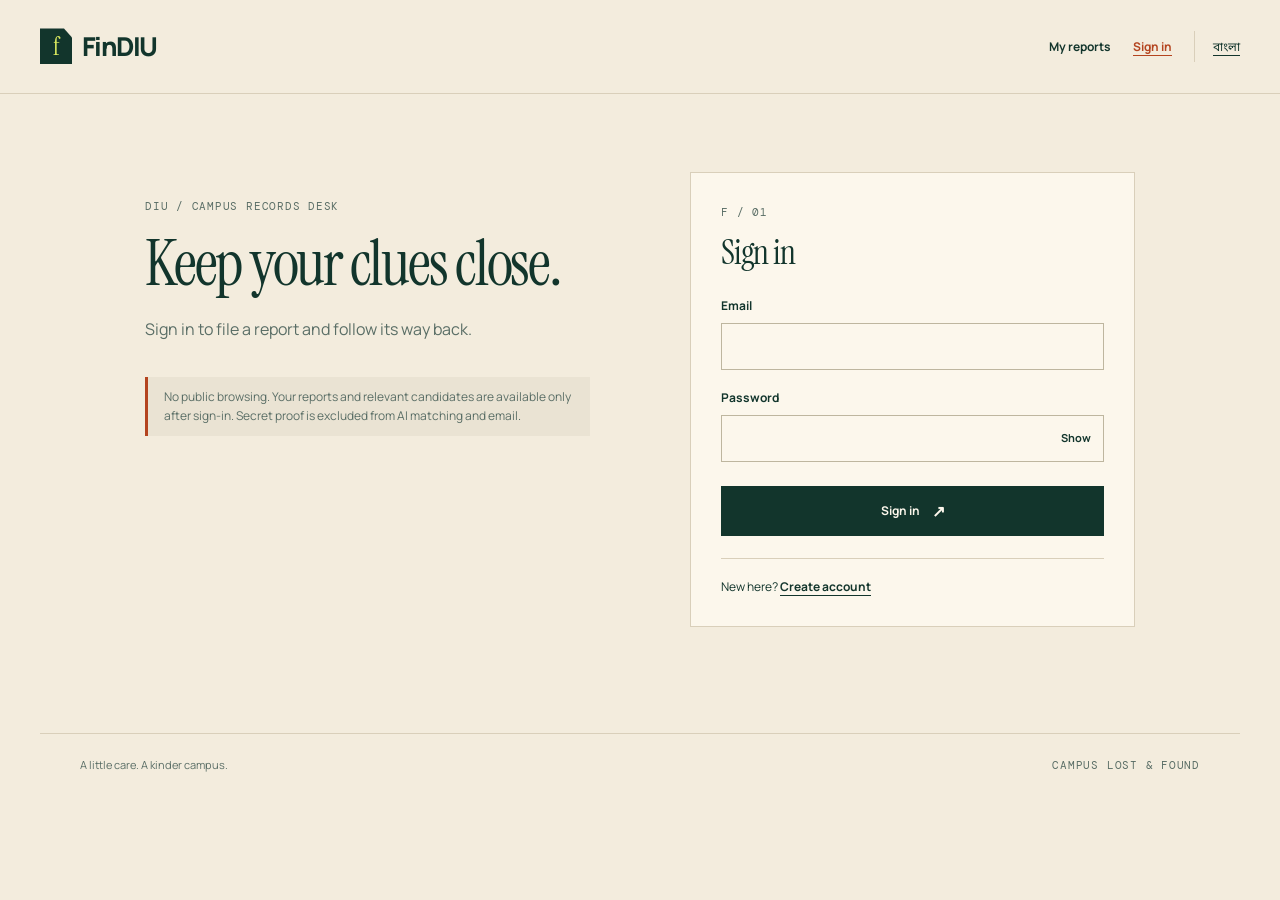
==== frontend/admin.html @ 38f91a96 "Initial FinDIU implementation" ====
<!doctype html>
<html lang="bn"><head><meta charset="utf-8"><meta name="viewport" content="width=device-width,initial-scale=1"><title>FinDIU | Review desk</title><link rel="stylesheet" href="style.css"><script defer src="js/config.js"></script><script defer src="js/i18n.js"></script><script defer src="js/api.js"></script><script defer src="js/session.js"></script><script defer src="js/admin.js"></script></head>
<body data-page="admin"><header class="topbar" data-shell></header><main id="main" class="page"><div class="page-heading"><div><p class="eyebrow" data-i18n="admin"></p><h1 data-i18n="admin_title"></h1><p class="lede" data-i18n="admin_intro"></p></div><span class="stamp">FIN / DIU</span></div><p class="form-error" data-flash role="alert"></p><div class="counters" data-counters></div><section aria-labelledby="queue-heading"><div class="section-head"><h2 id="queue-heading" data-i18n="claim_queue"></h2></div><div class="toolbar"><div class="tabs" data-tabs></div></div><div data-claims></div><div class="pagination"><button type="button" class="button button-light small" data-prev data-i18n="previous"></button><span data-page-info></span><button type="button" class="button button-light small" data-next data-i18n="next"></button></div></section><section aria-labelledby="work-heading"><div class="section-head"><h2 id="work-heading" data-i18n="failed_work"></h2><button type="button" class="text-button" data-refresh-work data-i18n="retry"></button></div><div data-failed-work></div><div class="pagination"><button type="button" class="text-button" data-more-work data-i18n="load_more" hidden></button></div></section></main><footer class="footer" data-footer></footer></body></html>
---- frontend/style.css ----
@import url('https://fonts.googleapis.com/css2?family=DM+Mono:wght@400;500&family=Instrument+Serif:ital@0;1&family=Manrope:wght@400;500;600;700;800&family=Noto+Sans+Bengali:wght@400;500;600;700&family=Tiro+Bangla:ital@0;1&display=swap');

/* 01. Paper, ink and type */
:root{--bg-primary:#F3ECDD;--bg-secondary:#FCF7EC;--surface:#FCF7EC;--ink:#12352C;--accent:#B4441F;--lime:#D9E85F;--muted:#5A6E66;--line:#D9CFBA;--display:'Instrument Serif','Tiro Bangla',serif;--body:'Manrope','Noto Sans Bengali',sans-serif;--mono:'DM Mono','Noto Sans Bengali',monospace}
*{box-sizing:border-box}body{margin:0;background:var(--bg-primary);color:var(--ink);font:14px/1.65 var(--body)}html{scroll-behavior:smooth}html[lang=bn]{--display:'Tiro Bangla',serif;--body:'Noto Sans Bengali',sans-serif}a{color:inherit;text-underline-offset:4px}button,input,select,textarea{font:inherit;color:inherit}button,a,input,textarea,select{-webkit-tap-highlight-color:transparent}button{cursor:pointer}button:disabled{cursor:wait;opacity:.55}a,button{transition:background .16s,color .16s,transform .16s}a:hover{color:var(--accent)}:focus-visible{outline:2px solid var(--accent);outline-offset:4px}h1,h2,h3,p,figure{margin:0}h1,h2{font-family:var(--display);font-weight:400;line-height:1.08;letter-spacing:-.035em}h1{font-size:clamp(40px,5vw,66px)}h2{font-size:34px}h3{font-size:17px;line-height:1.4}p+p{margin-top:12px}img{display:block;max-width:100%}[hidden]{display:none!important}.muted,.hint{color:var(--muted)}.hint{font-size:12px;line-height:1.6}.eyebrow,.meta,.badge,.stamp{font-family:var(--mono);font-size:11px;letter-spacing:.07em;text-transform:uppercase}.eyebrow{color:var(--muted);margin-bottom:14px}.lede{font-size:16px;color:var(--muted);max-width:590px;margin-top:18px}.skip{position:absolute;top:-80px;left:16px;background:var(--lime);padding:12px;z-index:10}.skip:focus{top:10px}

/* 02. Shared desk shell */
.topbar{max-width:1280px;margin:auto;min-height:94px;padding:20px 40px;display:flex;align-items:center;justify-content:space-between;gap:20px;border-bottom:1px solid var(--line)}.brand{text-decoration:none;font-weight:800;font-size:26px;letter-spacing:-.06em;display:flex;align-items:center;gap:10px}.brand-mark{background:var(--ink);color:var(--lime);width:32px;height:36px;display:grid;place-items:center;font:24px var(--display);clip-path:polygon(0 0,75% 0,100% 25%,100% 100%,0 100%)}nav{display:flex;align-items:center;gap:22px;flex-wrap:wrap}nav a{font-size:12px;text-decoration:none;font-weight:700}nav a[aria-current=page]{text-decoration:underline;color:var(--accent)}.locale,.text-button{border:0;background:transparent;padding:6px 0;text-decoration:underline;text-underline-offset:4px;font-size:12px}.locale{border-left:1px solid var(--line);padding-left:18px}.page{max-width:1200px;margin:auto;padding:44px 40px 72px}.page-heading{display:flex;justify-content:space-between;align-items:flex-end;gap:24px;margin-bottom:30px}.page-heading h1{max-width:770px}.page-heading .lede{font-size:14px;margin-top:12px}.button{border:1px solid var(--ink);background:var(--ink);color:var(--surface);padding:12px 20px;display:inline-flex;align-items:center;justify-content:center;gap:12px;text-decoration:none;font-size:12px;font-weight:700;line-height:1.5}.button:after{content:'↗';font-size:16px}.button:hover{background:#264D40;color:var(--surface);transform:translateY(-1px)}.button-light{background:transparent;color:var(--ink)}.button-light:hover{background:var(--line);color:var(--ink)}.button-lime{background:var(--lime);color:var(--ink);border-color:var(--lime)}.button-lime:hover{background:#CEDC54;color:var(--ink)}.button-stamp{background:var(--accent);border-color:var(--accent)}.small{padding:8px 14px}.actions{display:flex;gap:12px;align-items:center;flex-wrap:wrap}.footer{max-width:1200px;padding:22px 40px;margin:auto;border-top:1px solid var(--line);display:flex;justify-content:space-between;gap:16px;font-size:11px;color:var(--muted)}.desk-note{border-left:3px solid var(--accent);padding:10px 16px;background:#EAE3D3;color:var(--muted);font-size:12px}.section-head{display:flex;align-items:center;justify-content:space-between;gap:20px;margin:32px 0 18px}.section-head h2{font-size:32px}

/* 03. Home and illustrative claim slip */
.hero{display:grid;grid-template-columns:1.05fr 1fr;gap:70px;align-items:center;padding:40px 0 60px}.hero h1{font-size:clamp(58px,6.5vw,88px);max-width:530px}.hero .actions{margin-top:28px}.hero .hint{margin-top:22px;max-width:390px}.ticket{background:var(--surface);border:1px solid var(--line);box-shadow:5px 7px 0 #12352C0B;position:relative}.ticket-top{display:flex;align-items:center;justify-content:space-between;padding:16px 22px;border-bottom:1px solid var(--line);gap:14px}.ticket-top .eyebrow{margin:0}.ticket-body{padding:24px}.ticket-body h2{font-size:37px;margin:16px 0}.perforation{border-top:2px dashed var(--line);padding:18px 24px;display:flex;justify-content:space-between;align-items:center;gap:20px;position:relative}.perforation:before,.perforation:after{content:'';width:18px;height:18px;background:var(--bg-primary);border:1px solid var(--line);border-radius:50%;position:absolute;top:-10px}.perforation:before{left:-10px;border-left-color:transparent}.perforation:after{right:-10px;border-right-color:transparent}.stamp{color:var(--accent);border:2px solid var(--accent);padding:8px 13px;transform:rotate(-7deg);text-align:center;line-height:1.2;white-space:nowrap}.stamp strong{font-size:34px;letter-spacing:-.07em;display:block}.stamp span{font-size:9px}.example-photos{display:grid;grid-template-columns:1fr 1fr;gap:14px}.example-photo{height:150px;background:#E6E9D9;display:grid;place-items:center;border:1px solid #D5DDC9;position:relative;overflow:hidden}.example-photo:nth-child(2){background:#EAE0CA;transform:rotate(3deg)}.bottle{width:44px;height:103px;border:2px solid #1F5263;background:#38788B;border-radius:12px 12px 17px 17px;position:relative;transform:rotate(-13deg);box-shadow:8px 10px 0 #12352C13}.bottle:before{content:'';position:absolute;width:29px;height:17px;background:var(--ink);top:-16px;left:5px;border-radius:4px 4px 0 0}.bottle:after{content:'✦';position:absolute;color:#F8EABD;font-size:30px;top:20px;left:8px}.example-photo:nth-child(2) .bottle{transform:rotate(16deg)}.photo-caption{display:block;padding:8px 0 0;font-family:var(--mono);font-size:10px;color:var(--muted)}.clue{display:inline-block;font-size:10px;border:1px solid var(--line);padding:4px 8px;margin:4px 4px 0 0;color:var(--muted)}.method{display:grid;grid-template-columns:1fr 2fr;gap:60px;border-top:1px solid var(--ink);padding-top:28px}.method-steps{display:flex;flex-direction:column}.method-step{display:grid;grid-template-columns:40px 1fr;gap:18px;padding:20px 0;border-bottom:1px solid var(--line)}.method-step:first-child{padding-top:0}.method-step .number{font:20px var(--display);color:var(--accent)}.method-step p{color:var(--muted);font-size:12px;margin-top:6px}.privacy-band{margin-top:42px;padding:24px 30px;background:var(--ink);color:var(--surface);display:grid;grid-template-columns:1fr 2fr;gap:60px}.privacy-band h2{font-size:30px}.privacy-band p{font-size:12px;color:#D8DFCF}

/* 04. Forms and auth */
.auth-layout{display:grid;grid-template-columns:1fr 1fr;gap:100px;max-width:990px;margin:34px auto}.auth-aside{padding-top:25px}.auth-aside h1{font-size:64px}.auth-aside .desk-note{margin-top:34px}.form-panel{background:var(--surface);padding:30px;border:1px solid var(--line)}.form-panel h2{margin-bottom:24px}.field{display:flex;flex-direction:column;gap:7px;font-size:12px;font-weight:700;min-width:0}.field+.field{margin-top:18px}.field .hint{font-weight:400}.field input,.field select,.field textarea{width:100%;border:1px solid #BEB69F;background:transparent;padding:11px 12px;border-radius:0;min-height:44px;font-weight:400;font-size:14px}.field textarea{resize:vertical;min-height:108px}.field input:focus,.field textarea:focus,.field select:focus{outline:2px solid var(--ink);outline-offset:1px;background:#FFFBEF}.field [aria-invalid=true]{border-color:var(--accent)}.field-error{color:var(--accent);font-size:12px;font-weight:500}.password-wrap{display:flex;border:1px solid #BEB69F}.password-wrap input{border:0}.password-wrap button{border:0;padding:0 12px;background:transparent;font-size:11px}.form-panel .button[type=submit]{width:100%;margin-top:24px}.form-end{border-top:1px solid var(--line);padding-top:18px;margin-top:22px;font-size:12px}.form-end a{font-weight:700}.form-error{color:var(--accent);font-size:13px;margin:14px 0;white-space:pre-line}.form-error:empty{display:none}.report-layout{display:grid;grid-template-columns:minmax(0,2.3fr) minmax(220px,1fr);gap:30px}.report-form{min-width:0}.report-form fieldset{border:1px solid var(--line);background:var(--surface);padding:22px 26px 26px;margin:0 0 20px;min-width:0}.report-form legend{font:12px var(--mono);background:var(--ink);color:var(--surface);padding:5px 10px;letter-spacing:.03em}.form-grid{display:grid;grid-template-columns:1fr 1fr;gap:18px}.form-grid .field+.field{margin:0}.full{grid-column:1/-1}.report-aside .ticket{position:sticky;top:24px}.report-aside .ticket-body h2{font-size:30px}.date-shortcuts{display:flex;gap:16px}.upload-zone{border:1px dashed #9B9F86;padding:18px;background:#F1F0DF;position:relative}.upload-zone input{padding:8px 0;border:0;font-size:12px}.upload-zone input::file-selector-button{border:1px solid var(--ink);background:transparent;color:var(--ink);padding:8px 12px;margin-right:12px;cursor:pointer}.upload-preview{height:170px;width:100%;object-fit:contain;background:#E8E3D4;margin:12px 0}.check-field{display:flex;gap:12px;align-items:flex-start;font-size:12px;margin:18px 0}.check-field input{accent-color:var(--ink);width:18px;height:18px;flex-shrink:0;margin:2px 0}.form-submit{display:flex;justify-content:space-between;align-items:center;gap:15px}.form-submit .hint{max-width:330px}

/* 05. Records and claim lifecycle */
.counters{display:grid;grid-template-columns:repeat(4,1fr);border-top:1px solid var(--ink);border-bottom:1px solid var(--line);margin:28px 0}.counter{padding:16px 22px;border-right:1px solid var(--line)}.counter:first-child{padding-left:0}.counter:last-child{border-right:0}.counter strong{font:36px var(--display);display:block;font-variant-numeric:tabular-nums}.counter span{font-size:11px;color:var(--muted)}.toolbar{display:flex;justify-content:space-between;gap:20px;align-items:center;margin:24px 0}.tabs{display:flex;flex-wrap:wrap;gap:6px}.tab{border:1px solid transparent;background:transparent;padding:8px 11px;font-size:12px;white-space:nowrap}.tab[aria-pressed=true]{background:var(--ink);color:var(--surface)}.tab:hover{border-color:var(--ink)}.search-field{max-width:270px}.search-field input{border:0;border-bottom:1px solid var(--ink);padding:9px 0;background:transparent;width:100%;font-size:12px}.records{display:grid;grid-template-columns:repeat(3,minmax(0,1fr));gap:20px}.report-card{background:var(--surface);border:1px solid var(--line);min-width:0;display:flex;flex-direction:column}.card-media{height:158px;background:#E8E4D6;display:grid;place-items:center;overflow:hidden;position:relative}.card-media img{width:100%;height:100%;object-fit:cover}.placeholder{height:100%;width:100%;display:flex;flex-direction:column;align-items:center;justify-content:center;gap:10px;color:#6B7867;background:repeating-linear-gradient(0deg,transparent,transparent 24px,#12352C06 24px,#12352C06 25px)}.placeholder:before{content:'⌑';font:46px var(--display);line-height:1}.placeholder span{font:9px var(--mono);letter-spacing:.1em}.card-body{padding:18px;display:flex;flex-direction:column;gap:11px;flex:1}.card-top{display:flex;justify-content:space-between;gap:8px;flex-wrap:wrap}.badge{font-size:9px;letter-spacing:.03em;padding:3px 7px;border:1px solid var(--line);width:fit-content}.badge--active,.badge--approved{background:var(--lime);border-color:var(--lime)}.badge--reserved,.badge--pending{color:var(--accent);border-color:#D6AB8A}.badge--returned{background:var(--ink);color:var(--surface);border-color:var(--ink)}.card-meta{font-size:11px;color:var(--muted);line-height:1.7}.card-foot{border-top:1px solid var(--line);padding-top:12px;display:flex;justify-content:space-between;align-items:center;gap:8px;flex-wrap:wrap;margin-top:auto}.card-foot a{font-size:11px;font-weight:700}.analysis{font-size:10px;color:var(--muted)}.row-actions{display:flex;gap:14px;align-items:center;flex-wrap:wrap}.row-actions a,.row-actions button{font-size:11px}.empty{border:1px dashed #B9B19B;padding:40px 24px;text-align:center;background:#F8F2E5;grid-column:1/-1}.empty h2{font-size:30px}.empty p{max-width:500px;margin:12px auto 18px;color:var(--muted);font-size:13px}.claim-list{border-top:1px solid var(--ink)}.claim-lifecycle{padding:18px 0;border-bottom:1px solid var(--line);display:grid;grid-template-columns:1fr auto;gap:10px}.claim-lifecycle h3{font-size:14px}.claim-lifecycle p{font-size:12px;color:var(--muted)}.claim-lifecycle .note{grid-column:1/-1;border-left:2px solid var(--line);padding-left:12px}.pagination{display:flex;justify-content:center;align-items:center;gap:18px;margin-top:24px}.pagination span{font-size:11px;color:var(--muted)}

/* 06. Comparison tickets and review desk */
.match-layout{display:grid;grid-template-columns:minmax(0,1.7fr) minmax(260px,1fr);gap:30px;align-items:start}.comparison-pair{display:grid;grid-template-columns:1fr 1fr;gap:20px}.comparison-item{min-width:0}.comparison-item .card-media{height:205px;border:1px solid var(--line)}.comparison-item h3{margin-top:12px}.comparison-item .eyebrow{margin:0 0 10px;font-size:10px}.comparison-item p{font-size:12px;color:var(--muted);margin-top:8px;overflow-wrap:anywhere}.score-summary{display:flex;justify-content:space-between;align-items:center;gap:20px}.score-summary .threshold{font-size:11px;color:var(--muted)}.evidence{margin-top:25px;border-top:1px solid var(--line);padding-top:22px}.evidence h3{margin-bottom:16px;font-size:13px}.evidence-row{display:grid;grid-template-columns:105px 1fr 40px;align-items:center;gap:12px;margin:14px 0;font-size:11px}.evidence-row small{display:block;color:var(--muted);font-size:9px}.bar{height:8px;background:#E6DFCF;overflow:hidden}.bar span{height:100%;display:block;background:var(--ink)}.evidence-row:nth-child(3) .bar span{background:var(--accent)}.evidence-row:nth-child(4) .bar span{background:#89963E}.clue-stamps{margin-top:20px}.clue-stamps .hint{margin-bottom:6px}.match-side .form-panel{padding:24px}.match-side h2{font-size:30px;margin-bottom:14px}.more-candidates{margin-top:24px}.candidate-row{display:flex;justify-content:space-between;gap:14px;border-top:1px solid var(--line);padding:13px 0;font-size:12px;text-decoration:none}.candidate-row[aria-current=true]{color:var(--accent)}.review-card{border:1px solid var(--line);background:var(--surface);margin-bottom:22px}.review-head{padding:20px 24px;border-bottom:1px solid var(--line);display:flex;justify-content:space-between;align-items:center;gap:20px}.review-head h2{font-size:26px;margin-top:7px}.review-head .muted{font-size:12px}.review-body{padding:24px}.review-body .comparison-item .card-media{height:155px}.answer-block{margin:20px 0;border-top:1px solid var(--line);padding-top:18px;font-size:13px;overflow-wrap:anywhere}.answer-block .eyebrow{margin-bottom:8px}.private-details{border:1px dashed var(--accent);padding:14px 18px;margin:18px 0}.private-details summary{cursor:pointer;font-size:12px;color:var(--accent);font-weight:700}.private-details p{font-size:12px;margin-top:12px;white-space:pre-wrap}.private-details .eyebrow{display:block;margin:12px 0 4px}.work-row{border-bottom:1px solid var(--line);padding:16px 0;display:flex;justify-content:space-between;gap:20px;align-items:center}.work-row h3{font-size:14px}.work-row p{font-size:11px;color:var(--muted)}

/* The saved score stays primary; the audit ledger opens on demand. */
.evidence-head{display:flex;justify-content:space-between;align-items:center;gap:12px;flex-wrap:wrap}.evidence-head h3{margin:0}.evidence>.hint{margin-top:10px}.badge--local{background:var(--lime);border-color:var(--lime)}.badge--hybrid{color:var(--accent);border-color:var(--accent)}.shared-clues{margin-top:20px}.shared-clues .clue-stamps{margin-top:8px;display:flex;flex-wrap:wrap;gap:6px}.shared-clues .clue{max-width:100%;white-space:normal;overflow-wrap:anywhere}.signal-details{border-top:1px solid var(--line);margin-top:20px;padding-top:14px}.signal-details summary{font-size:12px;font-weight:700;cursor:pointer;width:fit-content;padding:4px 0}.signal-details summary:hover{color:var(--accent)}.signal-group{margin-top:20px}.signal-group h4{margin:0 0 10px;color:var(--muted);font-weight:500}.signal-list{margin:0}.signal-list>div{display:grid;grid-template-columns:minmax(0,1fr) 64px;gap:14px;padding:9px 0;border-bottom:1px solid var(--line);font-size:11px}.signal-list dt{min-width:0}.signal-list small{display:block;color:var(--muted);font-size:9px}.signal-list dd{margin:0;text-align:right;font-family:var(--mono);font-variant-numeric:tabular-nums}.signal-details>.hint{margin-top:14px}

/* 07. Feedback, native dialogs and responsive integrity */
.skeleton{min-height:200px;background:linear-gradient(100deg,#E5DECE 20%,#F8F2E5 45%,#E5DECE 70%);background-size:200% 100%;animation:paper-loading 1.4s ease-in-out infinite;border:1px solid var(--line)}@keyframes paper-loading{to{background-position:-200% 0}}.toast{position:fixed;bottom:24px;left:50%;transform:translateX(-50%);padding:14px 22px;background:var(--ink);color:var(--surface);font-size:13px;z-index:20;max-width:calc(100% - 32px);width:max-content;box-shadow:3px 3px 0 #12352C20}.toast:empty{display:none}dialog{border:1px solid var(--ink);background:var(--surface);color:var(--ink);padding:30px;max-width:440px;width:calc(100% - 32px);box-shadow:7px 7px 0 #12352C20}dialog::backdrop{background:#12352C65}dialog h2{font-size:30px;margin-bottom:16px}dialog .actions{justify-content:flex-end;margin-top:24px}dialog p{font-size:14px}.status-line{font-size:12px;color:var(--muted);margin:14px 0}.status-line:empty{display:none}.result-count{font:11px var(--mono);color:var(--muted)}
@media(min-width:1450px){.page{padding-top:56px}.hero{padding-top:56px}}
@media(max-width:950px){.topbar{padding:20px 26px}.page{padding:32px 26px 55px}.hero{gap:35px}.hero h1{font-size:65px}.auth-layout{gap:45px}.auth-aside h1{font-size:54px}.records{grid-template-columns:repeat(2,minmax(0,1fr))}.report-layout{grid-template-columns:minmax(0,1fr) 240px;gap:20px}.match-layout{gap:20px;grid-template-columns:minmax(0,1.4fr) minmax(250px,1fr)}.comparison-pair{gap:12px}.ticket-body{padding:18px}.toolbar{align-items:flex-start}.tabs{gap:2px}.tab{padding:8px}.privacy-band,.method{gap:30px}.footer{padding:20px 26px}}
@media(max-width:700px){.topbar{min-height:78px;padding:16px 20px;align-items:flex-start;gap:16px}.brand{font-size:23px}.brand-mark{width:28px;height:32px}nav{gap:10px 14px;justify-content:flex-end}nav a{font-size:10px}nav .nav-report{display:none}.locale{padding-left:10px;font-size:11px}.page{padding:30px 20px 50px}.page-heading{align-items:flex-start;gap:18px;flex-direction:column;margin-bottom:24px}.page-heading h1{font-size:43px}.eyebrow{font-size:10px}.hero{grid-template-columns:1fr;padding:8px 0 40px;gap:34px}.hero h1{font-size:65px;max-width:450px}.hero .lede{font-size:14px}.hero .actions{gap:9px}.hero .button{padding:12px 16px}.hero .hint{font-size:11px;margin-top:16px}.example-ticket{max-width:460px;width:100%;margin:auto}.ticket-top{padding:14px 18px}.ticket-top .eyebrow{font-size:9px}.ticket-body{padding:20px}.example-photo{height:140px}.method{grid-template-columns:1fr;gap:26px}.method h2{font-size:40px}.privacy-band{grid-template-columns:1fr;gap:16px;padding:24px}.auth-layout{grid-template-columns:1fr;gap:28px;margin:0}.auth-aside{padding:0}.auth-aside h1{font-size:48px}.auth-aside .desk-note{margin-top:20px}.form-panel{padding:24px}.report-layout{grid-template-columns:1fr}.report-aside{grid-row:1}.report-aside .ticket-body{padding:18px}.report-aside .ticket-body h2{font-size:26px;margin:0 0 8px}.report-aside .ticket-top{display:none}.report-aside .perforation{padding:12px 18px}.report-form fieldset{padding:20px 18px}.form-grid{gap:16px}.form-grid .full{grid-column:1/-1}.form-grid>.field{grid-column:1/-1}.form-submit{align-items:stretch;flex-direction:column}.form-submit .button{width:100%}.counters{margin:20px 0}.counter{padding:12px 10px}.counter strong{font-size:30px}.counter span{font-size:9px}.toolbar{flex-direction:column;gap:14px}.tabs{width:100%;gap:2px}.tab{padding:8px 10px;font-size:11px}.search-field{max-width:none;width:100%}.records{grid-template-columns:1fr;gap:18px}.report-card{display:grid;grid-template-columns:108px minmax(0,1fr)}.card-media{height:100%;min-height:190px}.card-body{padding:14px}.card-top{gap:4px}.card-body h3{font-size:15px}.card-meta{font-size:10px}.placeholder span{font-size:7px;letter-spacing:0}.card-foot{gap:7px}.badge{font-size:8px}.match-layout{grid-template-columns:1fr}.comparison-item .card-media{height:160px;min-height:0}.comparison-item h3{font-size:14px}.comparison-item p{font-size:11px}.comparison-item .eyebrow{font-size:9px}.score-summary{gap:12px}.perforation{padding:16px 20px}.stamp strong{font-size:29px}.review-head{padding:18px;align-items:flex-start}.review-head h2{font-size:25px}.review-body{padding:18px}.review-body .comparison-item .card-media{height:130px}.review-head .stamp{padding:6px}.review-head .stamp strong{font-size:24px}.claim-lifecycle{grid-template-columns:1fr}.claim-lifecycle .badge{font-size:10px}.footer{padding:20px;flex-direction:column;gap:6px}.section-head h2{font-size:30px}.evidence-row{grid-template-columns:95px 1fr 35px;gap:8px}.work-row{align-items:flex-start}.button{font-size:12px}.review-body .row-actions .button{flex:1}}
@media(prefers-reduced-motion:reduce){*{scroll-behavior:auto!important;animation:none!important;transition:none!important}}
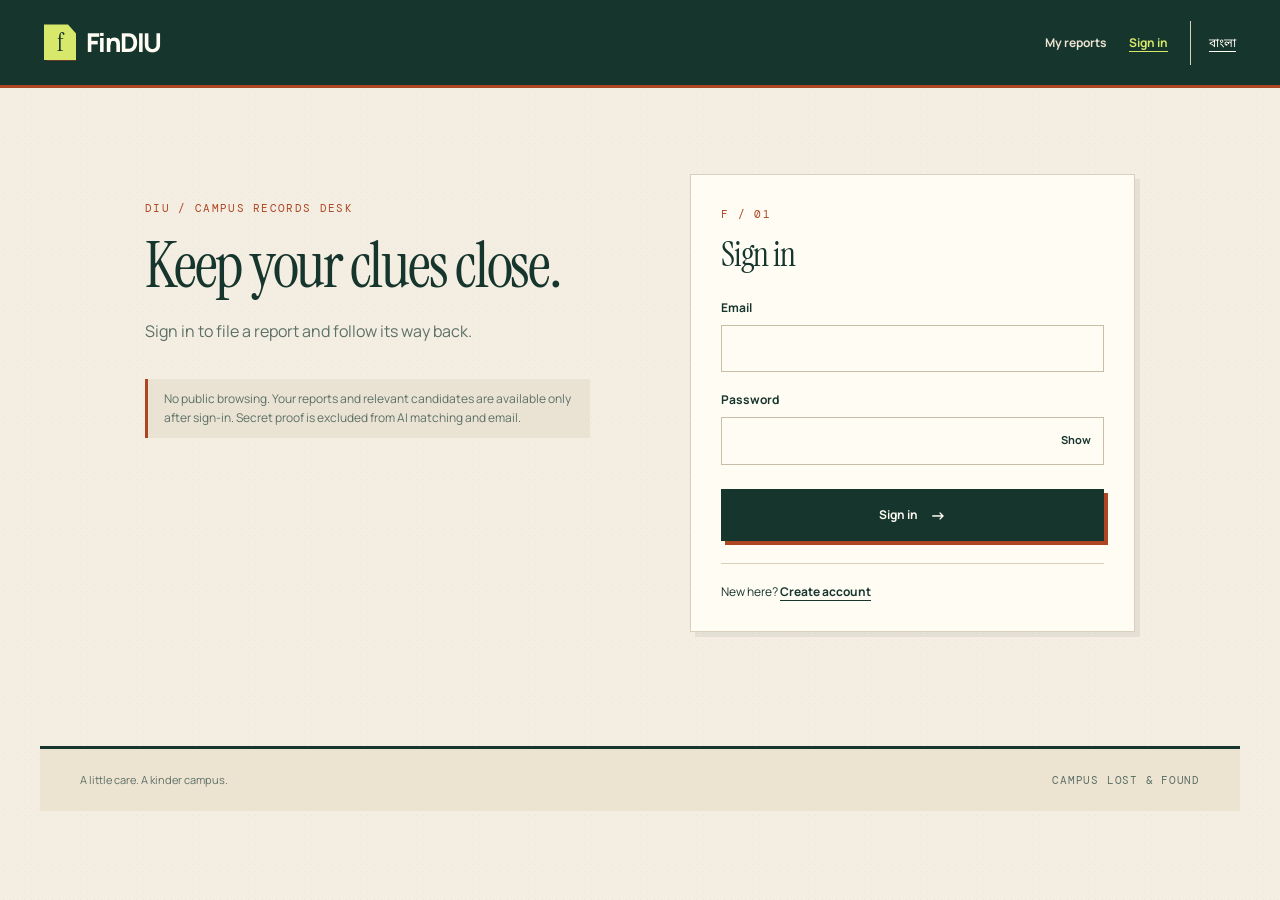
==== commit d4dff643: "Refine civic editorial theme and add favicon" ====
--- a/frontend/admin.html
+++ b/frontend/admin.html
@@ -1,3 +1,3 @@
 <!doctype html>
-<html lang="bn"><head><meta charset="utf-8"><meta name="viewport" content="width=device-width,initial-scale=1"><title>FinDIU | Review desk</title><link rel="stylesheet" href="style.css"><script defer src="js/config.js"></script><script defer src="js/i18n.js"></script><script defer src="js/api.js"></script><script defer src="js/session.js"></script><script defer src="js/admin.js"></script></head>
+<html lang="bn"><head><meta charset="utf-8"><meta name="viewport" content="width=device-width,initial-scale=1"><title>FinDIU | Review desk</title><meta name="theme-color" content="#F4EEE2"><link rel="icon" type="image/svg+xml" href="favicon.svg"><link rel="stylesheet" href="style.css"><script defer src="js/config.js"></script><script defer src="js/i18n.js"></script><script defer src="js/api.js"></script><script defer src="js/session.js"></script><script defer src="js/admin.js"></script></head>
 <body data-page="admin"><header class="topbar" data-shell></header><main id="main" class="page"><div class="page-heading"><div><p class="eyebrow" data-i18n="admin"></p><h1 data-i18n="admin_title"></h1><p class="lede" data-i18n="admin_intro"></p></div><span class="stamp">FIN / DIU</span></div><p class="form-error" data-flash role="alert"></p><div class="counters" data-counters></div><section aria-labelledby="queue-heading"><div class="section-head"><h2 id="queue-heading" data-i18n="claim_queue"></h2></div><div class="toolbar"><div class="tabs" data-tabs></div></div><div data-claims></div><div class="pagination"><button type="button" class="button button-light small" data-prev data-i18n="previous"></button><span data-page-info></span><button type="button" class="button button-light small" data-next data-i18n="next"></button></div></section><section aria-labelledby="work-heading"><div class="section-head"><h2 id="work-heading" data-i18n="failed_work"></h2><button type="button" class="text-button" data-refresh-work data-i18n="retry"></button></div><div data-failed-work></div><div class="pagination"><button type="button" class="text-button" data-more-work data-i18n="load_more" hidden></button></div></section></main><footer class="footer" data-footer></footer></body></html>
--- a/frontend/style.css
+++ b/frontend/style.css
@@ -1,7 +1,7 @@
 @import url('https://fonts.googleapis.com/css2?family=DM+Mono:wght@400;500&family=Instrument+Serif:ital@0;1&family=Manrope:wght@400;500;600;700;800&family=Noto+Sans+Bengali:wght@400;500;600;700&family=Tiro+Bangla:ital@0;1&display=swap');
 
 /* 01. Paper, ink and type */
-:root{--bg-primary:#F3ECDD;--bg-secondary:#FCF7EC;--surface:#FCF7EC;--ink:#12352C;--accent:#B4441F;--lime:#D9E85F;--muted:#5A6E66;--line:#D9CFBA;--display:'Instrument Serif','Tiro Bangla',serif;--body:'Manrope','Noto Sans Bengali',sans-serif;--mono:'DM Mono','Noto Sans Bengali',monospace}
+:root{--bg-primary:#F4EEE2;--bg-secondary:#EDE3D1;--surface:#FFFCF4;--ink:#16352D;--accent:#AD4523;--lime:#D8E86B;--muted:#5D7067;--line:#D8CFBC;--display:'Instrument Serif','Tiro Bangla',serif;--body:'Manrope','Noto Sans Bengali',sans-serif;--mono:'DM Mono','Noto Sans Bengali',monospace}
 *{box-sizing:border-box}body{margin:0;background:var(--bg-primary);color:var(--ink);font:14px/1.65 var(--body)}html{scroll-behavior:smooth}html[lang=bn]{--display:'Tiro Bangla',serif;--body:'Noto Sans Bengali',sans-serif}a{color:inherit;text-underline-offset:4px}button,input,select,textarea{font:inherit;color:inherit}button,a,input,textarea,select{-webkit-tap-highlight-color:transparent}button{cursor:pointer}button:disabled{cursor:wait;opacity:.55}a,button{transition:background .16s,color .16s,transform .16s}a:hover{color:var(--accent)}:focus-visible{outline:2px solid var(--accent);outline-offset:4px}h1,h2,h3,p,figure{margin:0}h1,h2{font-family:var(--display);font-weight:400;line-height:1.08;letter-spacing:-.035em}h1{font-size:clamp(40px,5vw,66px)}h2{font-size:34px}h3{font-size:17px;line-height:1.4}p+p{margin-top:12px}img{display:block;max-width:100%}[hidden]{display:none!important}.muted,.hint{color:var(--muted)}.hint{font-size:12px;line-height:1.6}.eyebrow,.meta,.badge,.stamp{font-family:var(--mono);font-size:11px;letter-spacing:.07em;text-transform:uppercase}.eyebrow{color:var(--muted);margin-bottom:14px}.lede{font-size:16px;color:var(--muted);max-width:590px;margin-top:18px}.skip{position:absolute;top:-80px;left:16px;background:var(--lime);padding:12px;z-index:10}.skip:focus{top:10px}
 
 /* 02. Shared desk shell */
@@ -28,3 +28,61 @@
 @media(max-width:950px){.topbar{padding:20px 26px}.page{padding:32px 26px 55px}.hero{gap:35px}.hero h1{font-size:65px}.auth-layout{gap:45px}.auth-aside h1{font-size:54px}.records{grid-template-columns:repeat(2,minmax(0,1fr))}.report-layout{grid-template-columns:minmax(0,1fr) 240px;gap:20px}.match-layout{gap:20px;grid-template-columns:minmax(0,1.4fr) minmax(250px,1fr)}.comparison-pair{gap:12px}.ticket-body{padding:18px}.toolbar{align-items:flex-start}.tabs{gap:2px}.tab{padding:8px}.privacy-band,.method{gap:30px}.footer{padding:20px 26px}}
 @media(max-width:700px){.topbar{min-height:78px;padding:16px 20px;align-items:flex-start;gap:16px}.brand{font-size:23px}.brand-mark{width:28px;height:32px}nav{gap:10px 14px;justify-content:flex-end}nav a{font-size:10px}nav .nav-report{display:none}.locale{padding-left:10px;font-size:11px}.page{padding:30px 20px 50px}.page-heading{align-items:flex-start;gap:18px;flex-direction:column;margin-bottom:24px}.page-heading h1{font-size:43px}.eyebrow{font-size:10px}.hero{grid-template-columns:1fr;padding:8px 0 40px;gap:34px}.hero h1{font-size:65px;max-width:450px}.hero .lede{font-size:14px}.hero .actions{gap:9px}.hero .button{padding:12px 16px}.hero .hint{font-size:11px;margin-top:16px}.example-ticket{max-width:460px;width:100%;margin:auto}.ticket-top{padding:14px 18px}.ticket-top .eyebrow{font-size:9px}.ticket-body{padding:20px}.example-photo{height:140px}.method{grid-template-columns:1fr;gap:26px}.method h2{font-size:40px}.privacy-band{grid-template-columns:1fr;gap:16px;padding:24px}.auth-layout{grid-template-columns:1fr;gap:28px;margin:0}.auth-aside{padding:0}.auth-aside h1{font-size:48px}.auth-aside .desk-note{margin-top:20px}.form-panel{padding:24px}.report-layout{grid-template-columns:1fr}.report-aside{grid-row:1}.report-aside .ticket-body{padding:18px}.report-aside .ticket-body h2{font-size:26px;margin:0 0 8px}.report-aside .ticket-top{display:none}.report-aside .perforation{padding:12px 18px}.report-form fieldset{padding:20px 18px}.form-grid{gap:16px}.form-grid .full{grid-column:1/-1}.form-grid>.field{grid-column:1/-1}.form-submit{align-items:stretch;flex-direction:column}.form-submit .button{width:100%}.counters{margin:20px 0}.counter{padding:12px 10px}.counter strong{font-size:30px}.counter span{font-size:9px}.toolbar{flex-direction:column;gap:14px}.tabs{width:100%;gap:2px}.tab{padding:8px 10px;font-size:11px}.search-field{max-width:none;width:100%}.records{grid-template-columns:1fr;gap:18px}.report-card{display:grid;grid-template-columns:108px minmax(0,1fr)}.card-media{height:100%;min-height:190px}.card-body{padding:14px}.card-top{gap:4px}.card-body h3{font-size:15px}.card-meta{font-size:10px}.placeholder span{font-size:7px;letter-spacing:0}.card-foot{gap:7px}.badge{font-size:8px}.match-layout{grid-template-columns:1fr}.comparison-item .card-media{height:160px;min-height:0}.comparison-item h3{font-size:14px}.comparison-item p{font-size:11px}.comparison-item .eyebrow{font-size:9px}.score-summary{gap:12px}.perforation{padding:16px 20px}.stamp strong{font-size:29px}.review-head{padding:18px;align-items:flex-start}.review-head h2{font-size:25px}.review-body{padding:18px}.review-body .comparison-item .card-media{height:130px}.review-head .stamp{padding:6px}.review-head .stamp strong{font-size:24px}.claim-lifecycle{grid-template-columns:1fr}.claim-lifecycle .badge{font-size:10px}.footer{padding:20px;flex-direction:column;gap:6px}.section-head h2{font-size:30px}.evidence-row{grid-template-columns:95px 1fr 35px;gap:8px}.work-row{align-items:flex-start}.button{font-size:12px}.review-body .row-actions .button{flex:1}}
 @media(prefers-reduced-motion:reduce){*{scroll-behavior:auto!important;animation:none!important;transition:none!important}}
+body{background-color:var(--bg-primary);background-image:radial-gradient(rgba(22,53,45,.045) .6px,transparent .6px);background-size:7px 7px;background-attachment:fixed}
+:focus-visible{outline:3px solid var(--accent);outline-offset:3px}
+.skip{color:var(--ink)}
+a,button{transition:background .18s cubic-bezier(.16,1,.3,1),color .18s cubic-bezier(.16,1,.3,1),transform .18s cubic-bezier(.16,1,.3,1),box-shadow .18s cubic-bezier(.16,1,.3,1)}
+.topbar{max-width:1320px;min-height:88px;padding:18px 44px;background:var(--ink);color:var(--surface);border-bottom:3px solid var(--accent)}
+.brand{color:var(--surface)}.brand:hover{color:var(--lime)}
+.brand-mark{background:var(--lime);color:var(--ink);box-shadow:3px 3px 0 var(--accent)}
+.topbar nav a{color:#EDE4D2}.topbar nav a[aria-current=page]{color:var(--lime);text-decoration-color:var(--lime)}
+.topbar .locale,.topbar .text-button{color:var(--surface)}
+.page{max-width:1240px;padding:52px 44px 80px}
+.eyebrow{color:var(--accent);letter-spacing:.12em}
+.page-heading{padding-bottom:24px;border-bottom:1px solid var(--line)}
+.hero{position:relative;gap:72px;padding:64px 0 80px}
+.hero:before{content:'';position:absolute;left:-64px;top:18px;width:210px;height:210px;border:1px solid var(--line);border-radius:50%;pointer-events:none}
+.hero h1{font-size:clamp(62px,7vw,100px);line-height:.96;letter-spacing:-.055em}
+.hero .lede{border-left:3px solid var(--accent);padding-left:16px}
+.ticket{border:1px solid var(--ink);border-left:7px solid var(--ink);box-shadow:12px 12px 0 rgba(22,53,45,.12)}
+.example-ticket:before{content:'FIN / DIU';position:absolute;left:-19px;top:54px;writing-mode:vertical-rl;transform:rotate(180deg);font:9px var(--mono);letter-spacing:.2em;color:var(--muted)}
+.ticket-top{background:#EFE4CE}
+.ticket .stamp{border-radius:50%;box-shadow:0 0 0 4px var(--surface),0 0 0 5px var(--accent)}
+.example-photo{background:#E7E1D1}
+.button{box-shadow:4px 4px 0 var(--accent);padding:13px 22px}
+.button:after{content:'→'}
+.button:hover{transform:translate(-1px,-1px);box-shadow:5px 5px 0 var(--accent)}
+.button-light,.button-light:hover{box-shadow:none}
+.button-lime,.button-stamp{box-shadow:4px 4px 0 var(--ink)}
+.report-card,.review-card,.form-panel{border:1px solid var(--line);box-shadow:5px 5px 0 rgba(22,53,45,.07)}
+.report-card:hover{transform:translateY(-3px);box-shadow:9px 9px 0 rgba(22,53,45,.12)}
+.card-media{background:#E7E1D1}
+.badge{font-weight:500}
+.field input,.field select,.field textarea{background:var(--surface);border-color:#C8BDA6;min-height:46px}
+.field input:focus,.field select:focus,.field textarea:focus{outline:3px solid rgba(196,84,43,.28);outline-offset:0;border-color:var(--accent)}
+.password-wrap{border-color:#C8BDA6}
+.counters{border-top:3px solid var(--ink)}
+.counter strong{font-variant-numeric:tabular-nums}
+.tab[aria-pressed=true]{background:var(--accent);color:#fff}
+.evidence-head h3{font-family:var(--display);font-size:24px;font-weight:400}
+.bar{height:9px;background:#E4DCC9}.bar span{background:var(--ink)}
+.signal-details{border-top:2px solid var(--ink)}
+.signal-details summary{color:var(--accent);border-bottom:1px solid var(--line);padding-bottom:4px}
+.badge--local{background:var(--lime);border-color:var(--lime)}
+.badge--hybrid{color:var(--accent);border-color:var(--accent)}
+.footer{border-top:3px solid var(--ink);background:#EDE3D1}
+.toast{border-left:5px solid var(--lime);box-shadow:5px 5px 0 rgba(22,53,45,.18)}
+dialog{border:2px solid var(--ink);box-shadow:10px 10px 0 rgba(22,53,45,.18)}
+dialog::backdrop{background:rgba(22,53,45,.68)}
+@media(max-width:950px){.topbar{padding:18px 30px}.page{padding:38px 30px 64px}.hero{gap:44px}.hero:before{left:-40px;width:150px;height:150px}}
+@media(max-width:700px){.topbar{max-width:none;padding:16px 20px;min-height:76px}.brand-mark{box-shadow:2px 2px 0 var(--accent)}.page{padding:30px 20px 56px}.page-heading h1{font-size:42px}.hero{padding:24px 0 44px;gap:28px}.hero:before{display:none}.hero h1{font-size:clamp(52px,14vw,70px)}.ticket{box-shadow:6px 6px 0 rgba(22,53,45,.12)}.example-ticket:before{display:none}.ticket-top{padding:14px 18px}.button{box-shadow:3px 3px 0 var(--accent)}.report-card,.review-card,.form-panel{box-shadow:3px 3px 0 rgba(22,53,45,.08)}}
+@media(prefers-reduced-motion:reduce){a,button,.report-card{transition:none!important;transform:none!important}}
+.review-head{flex-wrap:wrap}
+.review-head>div:first-child{min-width:0}
+.review-card .stamp{flex:0 0 auto;margin-left:auto;padding:6px 10px;transform:rotate(-2deg)}
+.review-card .stamp strong{font-size:24px}
+.review-card .stamp span{font-size:8px}
+@media(max-width:700px){.review-head{padding:16px;gap:10px}.review-card .stamp{padding:5px 8px}.review-card .stamp strong{font-size:20px}}
+.topbar nav a,.topbar nav button{min-height:44px;display:inline-flex;align-items:center}
+.tab{min-height:44px}
+@media(max-width:700px){.button-light,.button-light:hover{box-shadow:none}.field input,.field select,.field textarea,.search-field input{font-size:16px}}
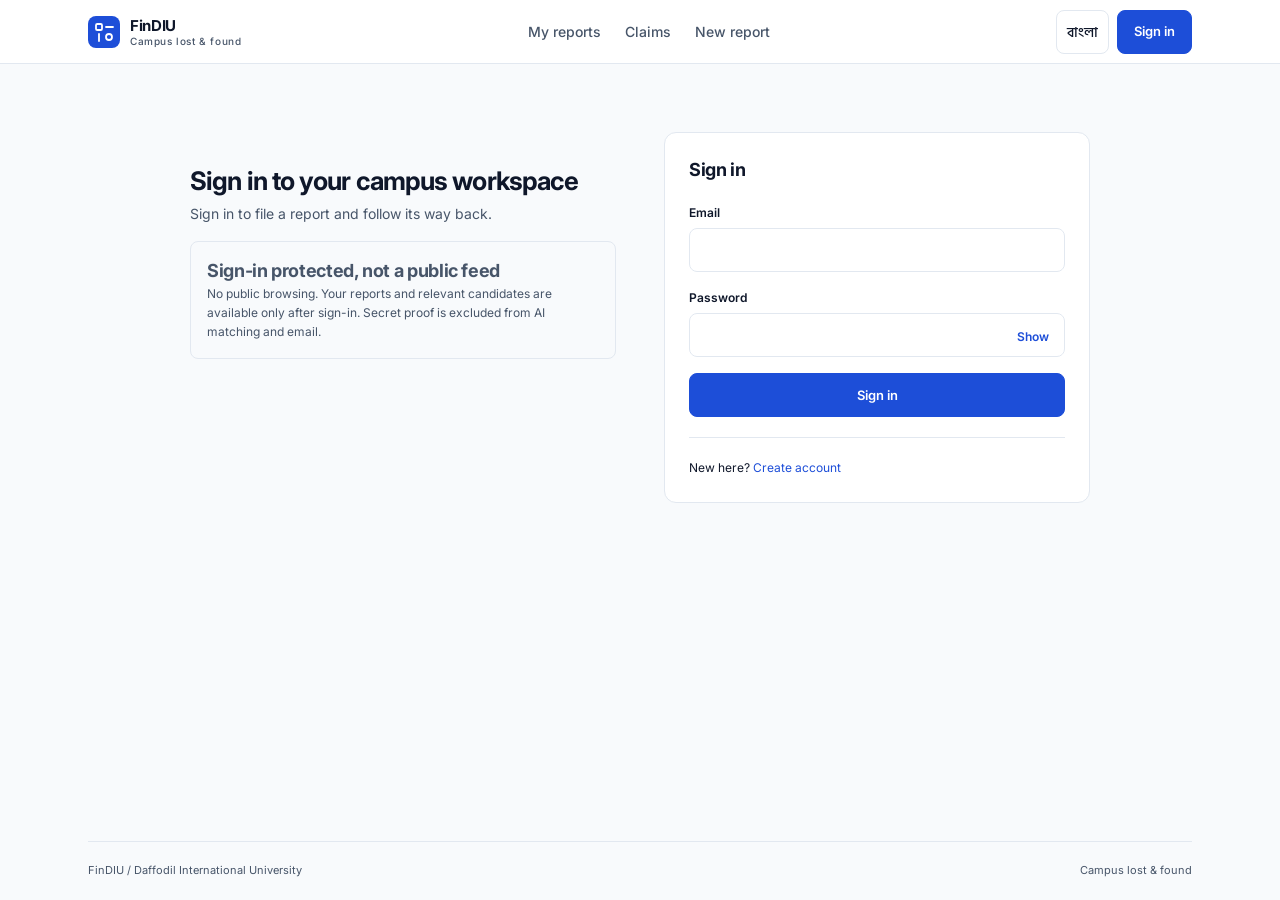
==== commit 86a3da21: "Rebuild frontend around CampusFind reference with shared components" ====
--- a/frontend/admin.html
+++ b/frontend/admin.html
@@ -1,3 +1,17 @@
 <!doctype html>
-<html lang="bn"><head><meta charset="utf-8"><meta name="viewport" content="width=device-width,initial-scale=1"><title>FinDIU | Review desk</title><meta name="theme-color" content="#F4EEE2"><link rel="icon" type="image/svg+xml" href="favicon.svg"><link rel="stylesheet" href="style.css"><script defer src="js/config.js"></script><script defer src="js/i18n.js"></script><script defer src="js/api.js"></script><script defer src="js/session.js"></script><script defer src="js/admin.js"></script></head>
-<body data-page="admin"><header class="topbar" data-shell></header><main id="main" class="page"><div class="page-heading"><div><p class="eyebrow" data-i18n="admin"></p><h1 data-i18n="admin_title"></h1><p class="lede" data-i18n="admin_intro"></p></div><span class="stamp">FIN / DIU</span></div><p class="form-error" data-flash role="alert"></p><div class="counters" data-counters></div><section aria-labelledby="queue-heading"><div class="section-head"><h2 id="queue-heading" data-i18n="claim_queue"></h2></div><div class="toolbar"><div class="tabs" data-tabs></div></div><div data-claims></div><div class="pagination"><button type="button" class="button button-light small" data-prev data-i18n="previous"></button><span data-page-info></span><button type="button" class="button button-light small" data-next data-i18n="next"></button></div></section><section aria-labelledby="work-heading"><div class="section-head"><h2 id="work-heading" data-i18n="failed_work"></h2><button type="button" class="text-button" data-refresh-work data-i18n="retry"></button></div><div data-failed-work></div><div class="pagination"><button type="button" class="text-button" data-more-work data-i18n="load_more" hidden></button></div></section></main><footer class="footer" data-footer></footer></body></html>
+<html lang="en">
+<head>
+  <meta charset="utf-8"><meta name="viewport" content="width=device-width,initial-scale=1"><meta name="theme-color" content="#1D4ED8"><title>FinDIU | Review desk</title>
+  <link rel="icon" href="favicon.svg" type="image/svg+xml"><link rel="stylesheet" href="style.css">
+  <script defer src="js/config.js"></script><script defer src="js/i18n.js"></script><script defer src="js/api.js"></script><script defer src="js/session.js"></script><script defer src="js/components.js"></script><script defer src="js/admin.js"></script>
+</head>
+<body data-page="admin">
+  <header class="topbar" data-shell></header>
+  <main id="main" class="page">
+    <div class="page-heading"><div><h1 data-i18n="admin_title"></h1><p class="lede" data-i18n="admin_intro"></p></div></div>
+    <p class="form-error" data-flash role="alert"></p><div class="counters" data-counters></div>
+    <section aria-labelledby="queue-heading"><div class="section-head"><h2 id="queue-heading" data-i18n="claim_queue"></h2></div><div class="toolbar"><div class="tabs" data-tabs></div></div><div data-claims></div><div class="pagination"><button type="button" class="button button-light small" data-prev data-i18n="previous"></button><span data-page-info></span><button type="button" class="button button-light small" data-next data-i18n="next"></button></div></section>
+    <section aria-labelledby="work-heading"><div class="section-head"><h2 id="work-heading" data-i18n="failed_work"></h2><button type="button" class="text-button" data-refresh-work data-i18n="retry"></button></div><div data-failed-work></div><div class="pagination"><button type="button" class="text-button" data-more-work data-i18n="load_more" hidden></button></div></section>
+  </main><footer class="footer" data-footer></footer>
+</body>
+</html>
--- a/frontend/style.css
+++ b/frontend/style.css
@@ -1,88 +1,30 @@
-@import url('https://fonts.googleapis.com/css2?family=DM+Mono:wght@400;500&family=Instrument+Serif:ital@0;1&family=Manrope:wght@400;500;600;700;800&family=Noto+Sans+Bengali:wght@400;500;600;700&family=Tiro+Bangla:ital@0;1&display=swap');
+@import url('https://fonts.googleapis.com/css2?family=Hind+Siliguri:wght@400;500;600;700&family=Inter:wght@400;500;600;700&display=swap');
 
-/* 01. Paper, ink and type */
-:root{--bg-primary:#F4EEE2;--bg-secondary:#EDE3D1;--surface:#FFFCF4;--ink:#16352D;--accent:#AD4523;--lime:#D8E86B;--muted:#5D7067;--line:#D8CFBC;--display:'Instrument Serif','Tiro Bangla',serif;--body:'Manrope','Noto Sans Bengali',sans-serif;--mono:'DM Mono','Noto Sans Bengali',monospace}
-*{box-sizing:border-box}body{margin:0;background:var(--bg-primary);color:var(--ink);font:14px/1.65 var(--body)}html{scroll-behavior:smooth}html[lang=bn]{--display:'Tiro Bangla',serif;--body:'Noto Sans Bengali',sans-serif}a{color:inherit;text-underline-offset:4px}button,input,select,textarea{font:inherit;color:inherit}button,a,input,textarea,select{-webkit-tap-highlight-color:transparent}button{cursor:pointer}button:disabled{cursor:wait;opacity:.55}a,button{transition:background .16s,color .16s,transform .16s}a:hover{color:var(--accent)}:focus-visible{outline:2px solid var(--accent);outline-offset:4px}h1,h2,h3,p,figure{margin:0}h1,h2{font-family:var(--display);font-weight:400;line-height:1.08;letter-spacing:-.035em}h1{font-size:clamp(40px,5vw,66px)}h2{font-size:34px}h3{font-size:17px;line-height:1.4}p+p{margin-top:12px}img{display:block;max-width:100%}[hidden]{display:none!important}.muted,.hint{color:var(--muted)}.hint{font-size:12px;line-height:1.6}.eyebrow,.meta,.badge,.stamp{font-family:var(--mono);font-size:11px;letter-spacing:.07em;text-transform:uppercase}.eyebrow{color:var(--muted);margin-bottom:14px}.lede{font-size:16px;color:var(--muted);max-width:590px;margin-top:18px}.skip{position:absolute;top:-80px;left:16px;background:var(--lime);padding:12px;z-index:10}.skip:focus{top:10px}
+:root {
+  --bg-primary: #F8FAFC;
+  --bg-secondary: #F1F5F9;
+  --surface: #FFFFFF;
+  --accent: #1D4ED8;
+  --accent-hover: #1E40AF;
+  --accent-soft: #EFF6FF;
+  --border: #E2E8F0;
+  --border-strong: #CBD5E1;
+  --text: #0F172A;
+  --muted: #475569;
+  --success: #047857;
+  --success-soft: #D1FAE5;
+  --radius-control: 8px;
+  --radius-card: 12px;
+  --font: 'Inter', 'Hind Siliguri', 'Noto Sans Bengali', sans-serif;
+}
 
-/* 02. Shared desk shell */
-.topbar{max-width:1280px;margin:auto;min-height:94px;padding:20px 40px;display:flex;align-items:center;justify-content:space-between;gap:20px;border-bottom:1px solid var(--line)}.brand{text-decoration:none;font-weight:800;font-size:26px;letter-spacing:-.06em;display:flex;align-items:center;gap:10px}.brand-mark{background:var(--ink);color:var(--lime);width:32px;height:36px;display:grid;place-items:center;font:24px var(--display);clip-path:polygon(0 0,75% 0,100% 25%,100% 100%,0 100%)}nav{display:flex;align-items:center;gap:22px;flex-wrap:wrap}nav a{font-size:12px;text-decoration:none;font-weight:700}nav a[aria-current=page]{text-decoration:underline;color:var(--accent)}.locale,.text-button{border:0;background:transparent;padding:6px 0;text-decoration:underline;text-underline-offset:4px;font-size:12px}.locale{border-left:1px solid var(--line);padding-left:18px}.page{max-width:1200px;margin:auto;padding:44px 40px 72px}.page-heading{display:flex;justify-content:space-between;align-items:flex-end;gap:24px;margin-bottom:30px}.page-heading h1{max-width:770px}.page-heading .lede{font-size:14px;margin-top:12px}.button{border:1px solid var(--ink);background:var(--ink);color:var(--surface);padding:12px 20px;display:inline-flex;align-items:center;justify-content:center;gap:12px;text-decoration:none;font-size:12px;font-weight:700;line-height:1.5}.button:after{content:'↗';font-size:16px}.button:hover{background:#264D40;color:var(--surface);transform:translateY(-1px)}.button-light{background:transparent;color:var(--ink)}.button-light:hover{background:var(--line);color:var(--ink)}.button-lime{background:var(--lime);color:var(--ink);border-color:var(--lime)}.button-lime:hover{background:#CEDC54;color:var(--ink)}.button-stamp{background:var(--accent);border-color:var(--accent)}.small{padding:8px 14px}.actions{display:flex;gap:12px;align-items:center;flex-wrap:wrap}.footer{max-width:1200px;padding:22px 40px;margin:auto;border-top:1px solid var(--line);display:flex;justify-content:space-between;gap:16px;font-size:11px;color:var(--muted)}.desk-note{border-left:3px solid var(--accent);padding:10px 16px;background:#EAE3D3;color:var(--muted);font-size:12px}.section-head{display:flex;align-items:center;justify-content:space-between;gap:20px;margin:32px 0 18px}.section-head h2{font-size:32px}
-
-/* 03. Home and illustrative claim slip */
-.hero{display:grid;grid-template-columns:1.05fr 1fr;gap:70px;align-items:center;padding:40px 0 60px}.hero h1{font-size:clamp(58px,6.5vw,88px);max-width:530px}.hero .actions{margin-top:28px}.hero .hint{margin-top:22px;max-width:390px}.ticket{background:var(--surface);border:1px solid var(--line);box-shadow:5px 7px 0 #12352C0B;position:relative}.ticket-top{display:flex;align-items:center;justify-content:space-between;padding:16px 22px;border-bottom:1px solid var(--line);gap:14px}.ticket-top .eyebrow{margin:0}.ticket-body{padding:24px}.ticket-body h2{font-size:37px;margin:16px 0}.perforation{border-top:2px dashed var(--line);padding:18px 24px;display:flex;justify-content:space-between;align-items:center;gap:20px;position:relative}.perforation:before,.perforation:after{content:'';width:18px;height:18px;background:var(--bg-primary);border:1px solid var(--line);border-radius:50%;position:absolute;top:-10px}.perforation:before{left:-10px;border-left-color:transparent}.perforation:after{right:-10px;border-right-color:transparent}.stamp{color:var(--accent);border:2px solid var(--accent);padding:8px 13px;transform:rotate(-7deg);text-align:center;line-height:1.2;white-space:nowrap}.stamp strong{font-size:34px;letter-spacing:-.07em;display:block}.stamp span{font-size:9px}.example-photos{display:grid;grid-template-columns:1fr 1fr;gap:14px}.example-photo{height:150px;background:#E6E9D9;display:grid;place-items:center;border:1px solid #D5DDC9;position:relative;overflow:hidden}.example-photo:nth-child(2){background:#EAE0CA;transform:rotate(3deg)}.bottle{width:44px;height:103px;border:2px solid #1F5263;background:#38788B;border-radius:12px 12px 17px 17px;position:relative;transform:rotate(-13deg);box-shadow:8px 10px 0 #12352C13}.bottle:before{content:'';position:absolute;width:29px;height:17px;background:var(--ink);top:-16px;left:5px;border-radius:4px 4px 0 0}.bottle:after{content:'✦';position:absolute;color:#F8EABD;font-size:30px;top:20px;left:8px}.example-photo:nth-child(2) .bottle{transform:rotate(16deg)}.photo-caption{display:block;padding:8px 0 0;font-family:var(--mono);font-size:10px;color:var(--muted)}.clue{display:inline-block;font-size:10px;border:1px solid var(--line);padding:4px 8px;margin:4px 4px 0 0;color:var(--muted)}.method{display:grid;grid-template-columns:1fr 2fr;gap:60px;border-top:1px solid var(--ink);padding-top:28px}.method-steps{display:flex;flex-direction:column}.method-step{display:grid;grid-template-columns:40px 1fr;gap:18px;padding:20px 0;border-bottom:1px solid var(--line)}.method-step:first-child{padding-top:0}.method-step .number{font:20px var(--display);color:var(--accent)}.method-step p{color:var(--muted);font-size:12px;margin-top:6px}.privacy-band{margin-top:42px;padding:24px 30px;background:var(--ink);color:var(--surface);display:grid;grid-template-columns:1fr 2fr;gap:60px}.privacy-band h2{font-size:30px}.privacy-band p{font-size:12px;color:#D8DFCF}
-
-/* 04. Forms and auth */
-.auth-layout{display:grid;grid-template-columns:1fr 1fr;gap:100px;max-width:990px;margin:34px auto}.auth-aside{padding-top:25px}.auth-aside h1{font-size:64px}.auth-aside .desk-note{margin-top:34px}.form-panel{background:var(--surface);padding:30px;border:1px solid var(--line)}.form-panel h2{margin-bottom:24px}.field{display:flex;flex-direction:column;gap:7px;font-size:12px;font-weight:700;min-width:0}.field+.field{margin-top:18px}.field .hint{font-weight:400}.field input,.field select,.field textarea{width:100%;border:1px solid #BEB69F;background:transparent;padding:11px 12px;border-radius:0;min-height:44px;font-weight:400;font-size:14px}.field textarea{resize:vertical;min-height:108px}.field input:focus,.field textarea:focus,.field select:focus{outline:2px solid var(--ink);outline-offset:1px;background:#FFFBEF}.field [aria-invalid=true]{border-color:var(--accent)}.field-error{color:var(--accent);font-size:12px;font-weight:500}.password-wrap{display:flex;border:1px solid #BEB69F}.password-wrap input{border:0}.password-wrap button{border:0;padding:0 12px;background:transparent;font-size:11px}.form-panel .button[type=submit]{width:100%;margin-top:24px}.form-end{border-top:1px solid var(--line);padding-top:18px;margin-top:22px;font-size:12px}.form-end a{font-weight:700}.form-error{color:var(--accent);font-size:13px;margin:14px 0;white-space:pre-line}.form-error:empty{display:none}.report-layout{display:grid;grid-template-columns:minmax(0,2.3fr) minmax(220px,1fr);gap:30px}.report-form{min-width:0}.report-form fieldset{border:1px solid var(--line);background:var(--surface);padding:22px 26px 26px;margin:0 0 20px;min-width:0}.report-form legend{font:12px var(--mono);background:var(--ink);color:var(--surface);padding:5px 10px;letter-spacing:.03em}.form-grid{display:grid;grid-template-columns:1fr 1fr;gap:18px}.form-grid .field+.field{margin:0}.full{grid-column:1/-1}.report-aside .ticket{position:sticky;top:24px}.report-aside .ticket-body h2{font-size:30px}.date-shortcuts{display:flex;gap:16px}.upload-zone{border:1px dashed #9B9F86;padding:18px;background:#F1F0DF;position:relative}.upload-zone input{padding:8px 0;border:0;font-size:12px}.upload-zone input::file-selector-button{border:1px solid var(--ink);background:transparent;color:var(--ink);padding:8px 12px;margin-right:12px;cursor:pointer}.upload-preview{height:170px;width:100%;object-fit:contain;background:#E8E3D4;margin:12px 0}.check-field{display:flex;gap:12px;align-items:flex-start;font-size:12px;margin:18px 0}.check-field input{accent-color:var(--ink);width:18px;height:18px;flex-shrink:0;margin:2px 0}.form-submit{display:flex;justify-content:space-between;align-items:center;gap:15px}.form-submit .hint{max-width:330px}
-
-/* 05. Records and claim lifecycle */
-.counters{display:grid;grid-template-columns:repeat(4,1fr);border-top:1px solid var(--ink);border-bottom:1px solid var(--line);margin:28px 0}.counter{padding:16px 22px;border-right:1px solid var(--line)}.counter:first-child{padding-left:0}.counter:last-child{border-right:0}.counter strong{font:36px var(--display);display:block;font-variant-numeric:tabular-nums}.counter span{font-size:11px;color:var(--muted)}.toolbar{display:flex;justify-content:space-between;gap:20px;align-items:center;margin:24px 0}.tabs{display:flex;flex-wrap:wrap;gap:6px}.tab{border:1px solid transparent;background:transparent;padding:8px 11px;font-size:12px;white-space:nowrap}.tab[aria-pressed=true]{background:var(--ink);color:var(--surface)}.tab:hover{border-color:var(--ink)}.search-field{max-width:270px}.search-field input{border:0;border-bottom:1px solid var(--ink);padding:9px 0;background:transparent;width:100%;font-size:12px}.records{display:grid;grid-template-columns:repeat(3,minmax(0,1fr));gap:20px}.report-card{background:var(--surface);border:1px solid var(--line);min-width:0;display:flex;flex-direction:column}.card-media{height:158px;background:#E8E4D6;display:grid;place-items:center;overflow:hidden;position:relative}.card-media img{width:100%;height:100%;object-fit:cover}.placeholder{height:100%;width:100%;display:flex;flex-direction:column;align-items:center;justify-content:center;gap:10px;color:#6B7867;background:repeating-linear-gradient(0deg,transparent,transparent 24px,#12352C06 24px,#12352C06 25px)}.placeholder:before{content:'⌑';font:46px var(--display);line-height:1}.placeholder span{font:9px var(--mono);letter-spacing:.1em}.card-body{padding:18px;display:flex;flex-direction:column;gap:11px;flex:1}.card-top{display:flex;justify-content:space-between;gap:8px;flex-wrap:wrap}.badge{font-size:9px;letter-spacing:.03em;padding:3px 7px;border:1px solid var(--line);width:fit-content}.badge--active,.badge--approved{background:var(--lime);border-color:var(--lime)}.badge--reserved,.badge--pending{color:var(--accent);border-color:#D6AB8A}.badge--returned{background:var(--ink);color:var(--surface);border-color:var(--ink)}.card-meta{font-size:11px;color:var(--muted);line-height:1.7}.card-foot{border-top:1px solid var(--line);padding-top:12px;display:flex;justify-content:space-between;align-items:center;gap:8px;flex-wrap:wrap;margin-top:auto}.card-foot a{font-size:11px;font-weight:700}.analysis{font-size:10px;color:var(--muted)}.row-actions{display:flex;gap:14px;align-items:center;flex-wrap:wrap}.row-actions a,.row-actions button{font-size:11px}.empty{border:1px dashed #B9B19B;padding:40px 24px;text-align:center;background:#F8F2E5;grid-column:1/-1}.empty h2{font-size:30px}.empty p{max-width:500px;margin:12px auto 18px;color:var(--muted);font-size:13px}.claim-list{border-top:1px solid var(--ink)}.claim-lifecycle{padding:18px 0;border-bottom:1px solid var(--line);display:grid;grid-template-columns:1fr auto;gap:10px}.claim-lifecycle h3{font-size:14px}.claim-lifecycle p{font-size:12px;color:var(--muted)}.claim-lifecycle .note{grid-column:1/-1;border-left:2px solid var(--line);padding-left:12px}.pagination{display:flex;justify-content:center;align-items:center;gap:18px;margin-top:24px}.pagination span{font-size:11px;color:var(--muted)}
-
-/* 06. Comparison tickets and review desk */
-.match-layout{display:grid;grid-template-columns:minmax(0,1.7fr) minmax(260px,1fr);gap:30px;align-items:start}.comparison-pair{display:grid;grid-template-columns:1fr 1fr;gap:20px}.comparison-item{min-width:0}.comparison-item .card-media{height:205px;border:1px solid var(--line)}.comparison-item h3{margin-top:12px}.comparison-item .eyebrow{margin:0 0 10px;font-size:10px}.comparison-item p{font-size:12px;color:var(--muted);margin-top:8px;overflow-wrap:anywhere}.score-summary{display:flex;justify-content:space-between;align-items:center;gap:20px}.score-summary .threshold{font-size:11px;color:var(--muted)}.evidence{margin-top:25px;border-top:1px solid var(--line);padding-top:22px}.evidence h3{margin-bottom:16px;font-size:13px}.evidence-row{display:grid;grid-template-columns:105px 1fr 40px;align-items:center;gap:12px;margin:14px 0;font-size:11px}.evidence-row small{display:block;color:var(--muted);font-size:9px}.bar{height:8px;background:#E6DFCF;overflow:hidden}.bar span{height:100%;display:block;background:var(--ink)}.evidence-row:nth-child(3) .bar span{background:var(--accent)}.evidence-row:nth-child(4) .bar span{background:#89963E}.clue-stamps{margin-top:20px}.clue-stamps .hint{margin-bottom:6px}.match-side .form-panel{padding:24px}.match-side h2{font-size:30px;margin-bottom:14px}.more-candidates{margin-top:24px}.candidate-row{display:flex;justify-content:space-between;gap:14px;border-top:1px solid var(--line);padding:13px 0;font-size:12px;text-decoration:none}.candidate-row[aria-current=true]{color:var(--accent)}.review-card{border:1px solid var(--line);background:var(--surface);margin-bottom:22px}.review-head{padding:20px 24px;border-bottom:1px solid var(--line);display:flex;justify-content:space-between;align-items:center;gap:20px}.review-head h2{font-size:26px;margin-top:7px}.review-head .muted{font-size:12px}.review-body{padding:24px}.review-body .comparison-item .card-media{height:155px}.answer-block{margin:20px 0;border-top:1px solid var(--line);padding-top:18px;font-size:13px;overflow-wrap:anywhere}.answer-block .eyebrow{margin-bottom:8px}.private-details{border:1px dashed var(--accent);padding:14px 18px;margin:18px 0}.private-details summary{cursor:pointer;font-size:12px;color:var(--accent);font-weight:700}.private-details p{font-size:12px;margin-top:12px;white-space:pre-wrap}.private-details .eyebrow{display:block;margin:12px 0 4px}.work-row{border-bottom:1px solid var(--line);padding:16px 0;display:flex;justify-content:space-between;gap:20px;align-items:center}.work-row h3{font-size:14px}.work-row p{font-size:11px;color:var(--muted)}
-
-/* The saved score stays primary; the audit ledger opens on demand. */
-.evidence-head{display:flex;justify-content:space-between;align-items:center;gap:12px;flex-wrap:wrap}.evidence-head h3{margin:0}.evidence>.hint{margin-top:10px}.badge--local{background:var(--lime);border-color:var(--lime)}.badge--hybrid{color:var(--accent);border-color:var(--accent)}.shared-clues{margin-top:20px}.shared-clues .clue-stamps{margin-top:8px;display:flex;flex-wrap:wrap;gap:6px}.shared-clues .clue{max-width:100%;white-space:normal;overflow-wrap:anywhere}.signal-details{border-top:1px solid var(--line);margin-top:20px;padding-top:14px}.signal-details summary{font-size:12px;font-weight:700;cursor:pointer;width:fit-content;padding:4px 0}.signal-details summary:hover{color:var(--accent)}.signal-group{margin-top:20px}.signal-group h4{margin:0 0 10px;color:var(--muted);font-weight:500}.signal-list{margin:0}.signal-list>div{display:grid;grid-template-columns:minmax(0,1fr) 64px;gap:14px;padding:9px 0;border-bottom:1px solid var(--line);font-size:11px}.signal-list dt{min-width:0}.signal-list small{display:block;color:var(--muted);font-size:9px}.signal-list dd{margin:0;text-align:right;font-family:var(--mono);font-variant-numeric:tabular-nums}.signal-details>.hint{margin-top:14px}
-
-/* 07. Feedback, native dialogs and responsive integrity */
-.skeleton{min-height:200px;background:linear-gradient(100deg,#E5DECE 20%,#F8F2E5 45%,#E5DECE 70%);background-size:200% 100%;animation:paper-loading 1.4s ease-in-out infinite;border:1px solid var(--line)}@keyframes paper-loading{to{background-position:-200% 0}}.toast{position:fixed;bottom:24px;left:50%;transform:translateX(-50%);padding:14px 22px;background:var(--ink);color:var(--surface);font-size:13px;z-index:20;max-width:calc(100% - 32px);width:max-content;box-shadow:3px 3px 0 #12352C20}.toast:empty{display:none}dialog{border:1px solid var(--ink);background:var(--surface);color:var(--ink);padding:30px;max-width:440px;width:calc(100% - 32px);box-shadow:7px 7px 0 #12352C20}dialog::backdrop{background:#12352C65}dialog h2{font-size:30px;margin-bottom:16px}dialog .actions{justify-content:flex-end;margin-top:24px}dialog p{font-size:14px}.status-line{font-size:12px;color:var(--muted);margin:14px 0}.status-line:empty{display:none}.result-count{font:11px var(--mono);color:var(--muted)}
-@media(min-width:1450px){.page{padding-top:56px}.hero{padding-top:56px}}
-@media(max-width:950px){.topbar{padding:20px 26px}.page{padding:32px 26px 55px}.hero{gap:35px}.hero h1{font-size:65px}.auth-layout{gap:45px}.auth-aside h1{font-size:54px}.records{grid-template-columns:repeat(2,minmax(0,1fr))}.report-layout{grid-template-columns:minmax(0,1fr) 240px;gap:20px}.match-layout{gap:20px;grid-template-columns:minmax(0,1.4fr) minmax(250px,1fr)}.comparison-pair{gap:12px}.ticket-body{padding:18px}.toolbar{align-items:flex-start}.tabs{gap:2px}.tab{padding:8px}.privacy-band,.method{gap:30px}.footer{padding:20px 26px}}
-@media(max-width:700px){.topbar{min-height:78px;padding:16px 20px;align-items:flex-start;gap:16px}.brand{font-size:23px}.brand-mark{width:28px;height:32px}nav{gap:10px 14px;justify-content:flex-end}nav a{font-size:10px}nav .nav-report{display:none}.locale{padding-left:10px;font-size:11px}.page{padding:30px 20px 50px}.page-heading{align-items:flex-start;gap:18px;flex-direction:column;margin-bottom:24px}.page-heading h1{font-size:43px}.eyebrow{font-size:10px}.hero{grid-template-columns:1fr;padding:8px 0 40px;gap:34px}.hero h1{font-size:65px;max-width:450px}.hero .lede{font-size:14px}.hero .actions{gap:9px}.hero .button{padding:12px 16px}.hero .hint{font-size:11px;margin-top:16px}.example-ticket{max-width:460px;width:100%;margin:auto}.ticket-top{padding:14px 18px}.ticket-top .eyebrow{font-size:9px}.ticket-body{padding:20px}.example-photo{height:140px}.method{grid-template-columns:1fr;gap:26px}.method h2{font-size:40px}.privacy-band{grid-template-columns:1fr;gap:16px;padding:24px}.auth-layout{grid-template-columns:1fr;gap:28px;margin:0}.auth-aside{padding:0}.auth-aside h1{font-size:48px}.auth-aside .desk-note{margin-top:20px}.form-panel{padding:24px}.report-layout{grid-template-columns:1fr}.report-aside{grid-row:1}.report-aside .ticket-body{padding:18px}.report-aside .ticket-body h2{font-size:26px;margin:0 0 8px}.report-aside .ticket-top{display:none}.report-aside .perforation{padding:12px 18px}.report-form fieldset{padding:20px 18px}.form-grid{gap:16px}.form-grid .full{grid-column:1/-1}.form-grid>.field{grid-column:1/-1}.form-submit{align-items:stretch;flex-direction:column}.form-submit .button{width:100%}.counters{margin:20px 0}.counter{padding:12px 10px}.counter strong{font-size:30px}.counter span{font-size:9px}.toolbar{flex-direction:column;gap:14px}.tabs{width:100%;gap:2px}.tab{padding:8px 10px;font-size:11px}.search-field{max-width:none;width:100%}.records{grid-template-columns:1fr;gap:18px}.report-card{display:grid;grid-template-columns:108px minmax(0,1fr)}.card-media{height:100%;min-height:190px}.card-body{padding:14px}.card-top{gap:4px}.card-body h3{font-size:15px}.card-meta{font-size:10px}.placeholder span{font-size:7px;letter-spacing:0}.card-foot{gap:7px}.badge{font-size:8px}.match-layout{grid-template-columns:1fr}.comparison-item .card-media{height:160px;min-height:0}.comparison-item h3{font-size:14px}.comparison-item p{font-size:11px}.comparison-item .eyebrow{font-size:9px}.score-summary{gap:12px}.perforation{padding:16px 20px}.stamp strong{font-size:29px}.review-head{padding:18px;align-items:flex-start}.review-head h2{font-size:25px}.review-body{padding:18px}.review-body .comparison-item .card-media{height:130px}.review-head .stamp{padding:6px}.review-head .stamp strong{font-size:24px}.claim-lifecycle{grid-template-columns:1fr}.claim-lifecycle .badge{font-size:10px}.footer{padding:20px;flex-direction:column;gap:6px}.section-head h2{font-size:30px}.evidence-row{grid-template-columns:95px 1fr 35px;gap:8px}.work-row{align-items:flex-start}.button{font-size:12px}.review-body .row-actions .button{flex:1}}
-@media(prefers-reduced-motion:reduce){*{scroll-behavior:auto!important;animation:none!important;transition:none!important}}
-body{background-color:var(--bg-primary);background-image:radial-gradient(rgba(22,53,45,.045) .6px,transparent .6px);background-size:7px 7px;background-attachment:fixed}
-:focus-visible{outline:3px solid var(--accent);outline-offset:3px}
-.skip{color:var(--ink)}
-a,button{transition:background .18s cubic-bezier(.16,1,.3,1),color .18s cubic-bezier(.16,1,.3,1),transform .18s cubic-bezier(.16,1,.3,1),box-shadow .18s cubic-bezier(.16,1,.3,1)}
-.topbar{max-width:1320px;min-height:88px;padding:18px 44px;background:var(--ink);color:var(--surface);border-bottom:3px solid var(--accent)}
-.brand{color:var(--surface)}.brand:hover{color:var(--lime)}
-.brand-mark{background:var(--lime);color:var(--ink);box-shadow:3px 3px 0 var(--accent)}
-.topbar nav a{color:#EDE4D2}.topbar nav a[aria-current=page]{color:var(--lime);text-decoration-color:var(--lime)}
-.topbar .locale,.topbar .text-button{color:var(--surface)}
-.page{max-width:1240px;padding:52px 44px 80px}
-.eyebrow{color:var(--accent);letter-spacing:.12em}
-.page-heading{padding-bottom:24px;border-bottom:1px solid var(--line)}
-.hero{position:relative;gap:72px;padding:64px 0 80px}
-.hero:before{content:'';position:absolute;left:-64px;top:18px;width:210px;height:210px;border:1px solid var(--line);border-radius:50%;pointer-events:none}
-.hero h1{font-size:clamp(62px,7vw,100px);line-height:.96;letter-spacing:-.055em}
-.hero .lede{border-left:3px solid var(--accent);padding-left:16px}
-.ticket{border:1px solid var(--ink);border-left:7px solid var(--ink);box-shadow:12px 12px 0 rgba(22,53,45,.12)}
-.example-ticket:before{content:'FIN / DIU';position:absolute;left:-19px;top:54px;writing-mode:vertical-rl;transform:rotate(180deg);font:9px var(--mono);letter-spacing:.2em;color:var(--muted)}
-.ticket-top{background:#EFE4CE}
-.ticket .stamp{border-radius:50%;box-shadow:0 0 0 4px var(--surface),0 0 0 5px var(--accent)}
-.example-photo{background:#E7E1D1}
-.button{box-shadow:4px 4px 0 var(--accent);padding:13px 22px}
-.button:after{content:'→'}
-.button:hover{transform:translate(-1px,-1px);box-shadow:5px 5px 0 var(--accent)}
-.button-light,.button-light:hover{box-shadow:none}
-.button-lime,.button-stamp{box-shadow:4px 4px 0 var(--ink)}
-.report-card,.review-card,.form-panel{border:1px solid var(--line);box-shadow:5px 5px 0 rgba(22,53,45,.07)}
-.report-card:hover{transform:translateY(-3px);box-shadow:9px 9px 0 rgba(22,53,45,.12)}
-.card-media{background:#E7E1D1}
-.badge{font-weight:500}
-.field input,.field select,.field textarea{background:var(--surface);border-color:#C8BDA6;min-height:46px}
-.field input:focus,.field select:focus,.field textarea:focus{outline:3px solid rgba(196,84,43,.28);outline-offset:0;border-color:var(--accent)}
-.password-wrap{border-color:#C8BDA6}
-.counters{border-top:3px solid var(--ink)}
-.counter strong{font-variant-numeric:tabular-nums}
-.tab[aria-pressed=true]{background:var(--accent);color:#fff}
-.evidence-head h3{font-family:var(--display);font-size:24px;font-weight:400}
-.bar{height:9px;background:#E4DCC9}.bar span{background:var(--ink)}
-.signal-details{border-top:2px solid var(--ink)}
-.signal-details summary{color:var(--accent);border-bottom:1px solid var(--line);padding-bottom:4px}
-.badge--local{background:var(--lime);border-color:var(--lime)}
-.badge--hybrid{color:var(--accent);border-color:var(--accent)}
-.footer{border-top:3px solid var(--ink);background:#EDE3D1}
-.toast{border-left:5px solid var(--lime);box-shadow:5px 5px 0 rgba(22,53,45,.18)}
-dialog{border:2px solid var(--ink);box-shadow:10px 10px 0 rgba(22,53,45,.18)}
-dialog::backdrop{background:rgba(22,53,45,.68)}
-@media(max-width:950px){.topbar{padding:18px 30px}.page{padding:38px 30px 64px}.hero{gap:44px}.hero:before{left:-40px;width:150px;height:150px}}
-@media(max-width:700px){.topbar{max-width:none;padding:16px 20px;min-height:76px}.brand-mark{box-shadow:2px 2px 0 var(--accent)}.page{padding:30px 20px 56px}.page-heading h1{font-size:42px}.hero{padding:24px 0 44px;gap:28px}.hero:before{display:none}.hero h1{font-size:clamp(52px,14vw,70px)}.ticket{box-shadow:6px 6px 0 rgba(22,53,45,.12)}.example-ticket:before{display:none}.ticket-top{padding:14px 18px}.button{box-shadow:3px 3px 0 var(--accent)}.report-card,.review-card,.form-panel{box-shadow:3px 3px 0 rgba(22,53,45,.08)}}
-@media(prefers-reduced-motion:reduce){a,button,.report-card{transition:none!important;transform:none!important}}
-.review-head{flex-wrap:wrap}
-.review-head>div:first-child{min-width:0}
-.review-card .stamp{flex:0 0 auto;margin-left:auto;padding:6px 10px;transform:rotate(-2deg)}
-.review-card .stamp strong{font-size:24px}
-.review-card .stamp span{font-size:8px}
-@media(max-width:700px){.review-head{padding:16px;gap:10px}.review-card .stamp{padding:5px 8px}.review-card .stamp strong{font-size:20px}}
-.topbar nav a,.topbar nav button{min-height:44px;display:inline-flex;align-items:center}
-.tab{min-height:44px}
-@media(max-width:700px){.button-light,.button-light:hover{box-shadow:none}.field input,.field select,.field textarea,.search-field input{font-size:16px}}
+*{box-sizing:border-box}body{margin:0;background:var(--bg-primary);color:var(--text);font:14px/1.6 var(--font);-webkit-font-smoothing:antialiased;min-height:100vh;display:flex;flex-direction:column}html:lang(bn) body{line-height:1.7}button,input,select,textarea{font:inherit;color:inherit}button,a,input,select,textarea,summary{-webkit-tap-highlight-color:transparent}button,a,summary{touch-action:manipulation}button,summary{cursor:pointer}a{color:var(--accent);text-decoration:none}a:hover{text-decoration:underline}h1,h2,h3,h4,p{margin:0}h1{font-size:clamp(22px,2vw,26px);letter-spacing:-.035em;line-height:1.35;font-weight:700}h2{font-size:18px;letter-spacing:-.02em;line-height:1.45}h3{font-size:15px;line-height:1.55}html:lang(bn) :is(h1,h2,h3){line-height:1.65}p+p{margin-top:8px}img{max-width:100%;display:block}button{border:0;background:none}button:disabled{opacity:.5;cursor:not-allowed}input,select,textarea{width:100%;min-width:0;background:var(--surface);border:1px solid var(--border);border-radius:var(--radius-control);padding:10px 12px;min-height:44px}textarea{min-height:96px;resize:vertical}input::placeholder,textarea::placeholder{color:var(--muted)}:focus-visible{outline:3px solid var(--accent);outline-offset:3px}input:focus,select:focus,textarea:focus{outline:0;border-color:var(--accent);box-shadow:0 0 0 3px var(--accent-soft)}[aria-invalid=true]{border-color:#B91C1C}input[type=checkbox]{width:20px;min-height:20px;flex:none;accent-color:var(--accent)}[hidden]{display:none!important}.sr-only{position:absolute;width:1px;height:1px;padding:0;overflow:hidden;clip:rect(0,0,0,0);white-space:nowrap}.skip{position:fixed;top:-100px;left:16px;background:var(--surface);padding:12px;z-index:100}.skip:focus{top:8px}
+.topbar{height:64px;background:var(--surface);border-bottom:1px solid var(--border);position:sticky;top:0;z-index:20}.shell-inner{max-width:1152px;height:64px;margin:auto;padding:0 24px;display:flex;align-items:center;justify-content:space-between;gap:24px}.brand{display:flex;align-items:center;gap:10px;color:var(--text);min-height:44px;flex:none}.brand:hover{text-decoration:none}.brand-mark{width:32px;height:32px}.brand-name{font-size:15px;font-weight:700;line-height:1.3;letter-spacing:-.025em}.brand-subtitle{display:block;font-size:10px;font-weight:500;letter-spacing:.06em;color:var(--muted)}.primary-nav{display:flex;align-items:center;gap:24px;height:100%}.primary-nav a{height:100%;display:flex;align-items:center;color:var(--muted);font-weight:500;position:relative}.primary-nav a[aria-current=page]{color:var(--text);font-weight:600}.primary-nav a[aria-current=page]:after{content:'';height:2px;position:absolute;bottom:0;left:0;right:0;background:var(--accent)}.shell-actions{display:flex;align-items:center;gap:8px}.locale,.text-button{min-height:44px;padding:8px 10px;color:var(--accent);font-weight:500;border-radius:8px}.locale{border:1px solid var(--border);color:var(--text)}.text-button:hover,.locale:hover{background:var(--bg-secondary)}.account-menu{position:relative}.account-menu summary{list-style:none;min-height:44px;border:1px solid var(--border);border-radius:8px;padding:9px 12px}.account-menu summary::-webkit-details-marker{display:none}.account-links{position:absolute;right:0;top:50px;min-width:170px;border:1px solid var(--border);border-radius:8px;background:var(--surface);padding:8px;display:grid}.account-links a,.account-links button{padding:10px;min-height:44px;text-align:left}.mobile-nav{display:none}.page{max-width:1152px;width:100%;margin:0 auto;padding:32px 24px 48px;flex:1}.page-heading{display:flex;align-items:center;justify-content:space-between;gap:20px;margin-bottom:24px}.lede{color:var(--muted);margin-top:4px;font-size:14px;max-width:760px}.eyebrow{font-size:11px;font-weight:600;letter-spacing:.04em;color:var(--muted)}.page-heading .eyebrow{display:none}.hint,.muted,.card-meta,.status-line{color:var(--muted);font-size:12px}.meta,.result-count{font-size:11px;font-variant-numeric:tabular-nums;color:var(--muted)}.section-head{display:flex;align-items:center;justify-content:space-between;gap:16px;margin:24px 0 16px}.section-head h2{font-size:17px}.button{display:inline-flex;align-items:center;justify-content:center;gap:8px;min-height:44px;background:var(--accent);color:#FFFFFF;border:1px solid var(--accent);border-radius:8px;padding:10px 16px;font-size:13px;font-weight:600;line-height:1.5;transition:background .15s ease,border-color .15s ease}.button:hover{background:var(--accent-hover);border-color:var(--accent-hover);text-decoration:none}.button-light{background:var(--surface);color:var(--text);border-color:var(--border)}.button-light:hover{background:var(--bg-secondary);border-color:var(--border-strong)}.actions,.row-actions,.form-submit{display:flex;align-items:center;justify-content:flex-end;flex-wrap:wrap;gap:10px}.small{font-size:12px}.footer{max-width:1104px;width:calc(100% - 48px);border-top:1px solid var(--border);margin:0 auto;padding:20px 0;display:flex;justify-content:space-between;gap:16px;color:var(--muted);font-size:11px}
+.search-filter-bar{margin:0 0 24px}.search-field{position:relative;display:block}.search-field input{height:48px;padding-left:40px}.search-field:before{content:'';position:absolute;left:17px;top:16px;width:12px;height:12px;border:1.5px solid var(--muted);border-radius:50%}.search-field:after{content:'';position:absolute;left:28px;top:28px;width:6px;height:1.5px;background:var(--muted);transform:rotate(45deg)}.filter-row{display:flex;align-items:center;gap:12px;margin-top:16px;flex-wrap:wrap}.tabs{display:flex;gap:6px;flex-wrap:wrap}.tab{border:1px solid var(--border);border-radius:8px;padding:8px 12px;min-height:44px;font-size:12px;background:var(--surface);color:var(--muted);font-weight:500}.tab[aria-pressed=true]{background:var(--accent);color:#FFFFFF;border-color:var(--accent)}.tab:hover:not([aria-pressed=true]){border-color:var(--border-strong);color:var(--text)}.filter-selects{margin-left:auto;display:flex;gap:8px;flex-wrap:wrap}.filter-field{min-width:130px;flex:1}.filter-field select{font-size:12px}.records{display:grid;grid-template-columns:repeat(3,minmax(0,1fr));gap:20px}.report-card,.match-comparison,.form-panel,.report-form,.live-match-sidebar,.review-card,.task-card,.privacy-gate{background:var(--surface);border:1px solid var(--border);border-radius:12px;overflow:hidden}.report-card{display:flex;flex-direction:column;transition:border-color .15s ease}.report-card:hover{border-color:var(--border-strong)}.card-media{position:relative;aspect-ratio:4/3;background:var(--bg-secondary);border-bottom:1px solid var(--border);overflow:hidden;display:flex;align-items:center;justify-content:center}.card-media img{width:100%;height:100%;object-fit:cover}.placeholder{color:var(--muted);font-size:11px;display:grid;gap:8px;justify-items:center}.placeholder:before{content:'';width:48px;height:36px;border:1px solid var(--border-strong);border-radius:8px;background:var(--surface)}.sensitive-media img{filter:blur(16px)}.privacy-overlay{position:absolute;inset:0;display:flex;align-items:center;justify-content:center;padding:16px}.privacy-overlay span{background:var(--text);color:#FFFFFF;border-radius:8px;font-size:11px;padding:8px 12px;max-width:220px;text-align:center}.card-body{padding:16px;display:flex;flex-direction:column;gap:10px;flex:1}.card-top{display:flex;align-items:center;justify-content:space-between;gap:8px;flex-wrap:wrap}.badge{font-size:10px;font-weight:600;padding:3px 9px;border-radius:999px;line-height:1.5;display:inline-block;font-variant-numeric:tabular-nums}.badge--lost{background:#FEF3C7;color:#92400E}.badge--found{background:#E0F2FE;color:#075985}.badge--match,.badge--returned,.badge--approved{background:var(--success-soft);color:var(--success)}.badge--active,.badge--local,.badge--hybrid{background:var(--accent-soft);color:var(--accent)}.badge--pending,.badge--reserved{background:#FEF3C7;color:#92400E}.badge--archived,.badge--historical{background:var(--bg-secondary);color:var(--muted)}.badge--rejected{background:#FEE2E2;color:#991B1B}.card-body h3{overflow-wrap:anywhere}.card-meta{overflow-wrap:anywhere}.card-foot{border-top:1px solid var(--border);padding-top:12px;margin-top:auto;display:flex;align-items:center;justify-content:space-between;gap:12px;font-size:12px}.analysis{color:var(--muted);font-size:11px}.row-actions{justify-content:flex-start;border-top:1px solid var(--border);padding-top:8px;font-size:12px}.empty{border:1px solid var(--border);border-radius:12px;padding:40px 24px;background:var(--surface);text-align:center;grid-column:1/-1}.empty p{color:var(--muted);margin:8px auto 16px;max-width:480px}.pagination{display:flex;align-items:center;justify-content:center;gap:16px;margin:20px 0}.counters{display:grid;grid-template-columns:repeat(4,1fr);gap:12px;margin-bottom:24px}.counter{background:var(--surface);border:1px solid var(--border);border-radius:8px;padding:12px 16px;display:flex;align-items:center;gap:10px;font-size:12px;color:var(--muted)}.counter strong{font-size:22px;color:var(--text);font-variant-numeric:tabular-nums}.toolbar{margin-bottom:20px}.claim-list{display:grid;gap:12px}.claim-lifecycle{padding:20px;border:1px solid var(--border);border-radius:12px;background:var(--surface)}.claim-lifecycle>.badge{margin:10px 0}.note{padding:12px;background:var(--bg-secondary);border-radius:8px;font-size:13px;overflow-wrap:anywhere}.status-stepper{list-style:none;margin:0;padding:0;display:grid;grid-template-columns:repeat(4,minmax(0,1fr));gap:8px}.status-stepper li{font-size:11px;display:flex;flex-direction:column;align-items:flex-start;gap:6px;color:var(--muted);border-top:2px solid var(--border);padding-top:10px}.status-stepper li.complete{border-color:var(--success)}.status-stepper li.current{border-color:var(--accent);color:var(--accent)}.step-dot{display:flex;align-items:center;justify-content:center;width:24px;height:24px;border-radius:50%;background:var(--bg-secondary);font-variant-numeric:tabular-nums}.complete .step-dot{background:var(--success-soft);color:var(--success)}.current .step-dot{background:var(--accent);color:#FFFFFF}.lifecycle{padding:16px;border:1px solid var(--border);border-radius:8px;background:var(--bg-primary);margin:12px 0}.lifecycle>.hint{margin-top:12px;padding-top:10px;border-top:1px solid var(--border)}
+.report-layout{display:grid;grid-template-columns:minmax(0,7fr) minmax(0,5fr);gap:24px;align-items:start}.report-form{padding:24px}.form-grid{display:grid;grid-template-columns:1fr 1fr;gap:20px 16px}.field{display:flex;flex-direction:column;gap:6px;font-size:12px;font-weight:600;min-width:0}.field .hint{font-weight:400}.full{grid-column:1/-1}.report-form fieldset{padding:0;margin:0 0 24px;border:0;min-width:0}.report-form legend{font-size:13px;font-weight:600;margin-bottom:16px}.private-section{background:var(--bg-secondary);border:1px solid var(--border);border-radius:8px;padding:16px!important}.private-section legend{float:left;width:100%}.private-section:after{content:'';display:block;clear:both}.private-section .field{clear:both}.check-field{display:flex;align-items:flex-start;gap:10px;font-size:12px;font-weight:400;margin:16px 0 8px;min-height:44px}.check-field input{margin:2px 0}.upload-zone{border:1px dashed var(--border-strong);border-radius:8px;padding:16px;background:var(--bg-primary);display:grid;gap:12px}.upload-zone input{border:0;padding:0;font-size:12px;min-height:44px}.upload-zone input::file-selector-button{font:inherit;color:var(--text);background:var(--surface);border:1px solid var(--border);border-radius:8px;min-height:44px;margin-right:12px;padding:8px 12px;cursor:pointer}.upload-preview{max-height:200px;width:auto;border-radius:8px}.date-shortcuts{display:flex;gap:4px}.date-shortcuts .text-button{padding:4px 8px}.report-aside{position:sticky;top:88px}.live-match-sidebar{padding:20px}.live-match-sidebar summary{font-size:14px;font-weight:600;min-height:44px;border-bottom:1px solid var(--border);padding-bottom:12px;margin-bottom:16px}.sidebar-note,.desk-note{padding:16px;background:var(--bg-primary);border:1px solid var(--border);border-radius:8px;font-size:12px;color:var(--muted);margin-top:16px}.live-match-sidebar .candidate-row{margin-top:12px}.report-type{display:flex;gap:6px;padding:4px;border:1px solid var(--border);border-radius:8px;background:var(--surface)}.report-type button{min-height:44px;padding:8px 16px;font-size:12px;border-radius:6px;font-weight:600}.report-type button[aria-pressed=true]{background:var(--accent);color:#FFFFFF}.form-error,.field-error{color:#B91C1C;font-size:12px;overflow-wrap:anywhere}.form-error:empty{display:none}.form-error:not(:empty){margin:16px 0;padding:12px;background:#FEF2F2;border-radius:8px}.form-submit{border-top:1px solid var(--border);padding-top:20px}.form-submit>a{min-height:44px;display:flex;align-items:center}.auth-layout{max-width:900px;display:grid;grid-template-columns:1fr 1fr;gap:48px;margin:36px auto}.auth-aside{padding-top:20px}.auth-aside h1{margin-top:12px}.form-panel{padding:24px}.form-panel h2{margin-bottom:20px}.form-panel form{display:grid;gap:16px}.form-end{margin-top:20px;padding-top:20px;border-top:1px solid var(--border);font-size:12px}.password-wrap{position:relative;display:block}.password-wrap input{padding-right:78px}.password-wrap button{position:absolute;right:4px;top:1px;min-height:44px;padding:8px 12px;color:var(--accent);font-size:12px}.task-board{max-width:850px;margin:16px auto}.task-grid{display:grid;grid-template-columns:1fr 1fr;gap:20px}.task-card{padding:24px;color:var(--text);display:flex;align-items:flex-start;gap:16px;min-height:160px}.task-card:hover{text-decoration:none;border-color:var(--accent);background:var(--accent-soft)}.task-icon{width:44px;height:44px;display:flex;align-items:center;justify-content:center;background:var(--accent-soft);color:var(--accent);border-radius:8px;font-size:24px;flex:none}.task-card p{color:var(--muted);font-size:13px;margin-top:6px}.task-card .task-action{color:var(--accent);font-weight:600;margin-top:12px}.privacy-gate{padding:24px;margin-top:20px;display:flex;align-items:center;gap:24px}.privacy-gate p{font-size:13px;color:var(--muted);margin-top:6px}.privacy-gate .actions{flex:none}.task-board>.hint{margin-top:24px}
+.match-layout{display:grid;gap:20px}.comparison-head{padding:16px 20px;background:var(--bg-primary);border-bottom:1px solid var(--border);display:flex;align-items:center;gap:12px}.comparison-head .badge{font-size:13px}.comparison-head .meta{margin-left:auto}.comparison-pair{display:grid;grid-template-columns:repeat(2,minmax(0,1fr))}.comparison-item{padding:20px;min-width:0}.comparison-item+.comparison-item{border-left:1px solid var(--border)}.comparison-item .card-media{float:right;width:96px;aspect-ratio:4/3;border:1px solid var(--border);border-radius:8px;margin:0 0 12px 16px}.comparison-item .eyebrow{margin-bottom:12px}.comparison-item h3{font-size:16px;margin-bottom:8px;overflow-wrap:anywhere}.comparison-item>p:not(.eyebrow){font-size:12px;color:var(--muted);overflow-wrap:anywhere}.comparison-item:after{content:'';display:block;clear:both}.comparison-details{border-top:1px solid var(--border)}summary{min-height:44px}.comparison-details>summary{padding:12px 20px;font-weight:500;font-size:12px;color:var(--accent)}.comparison-details>div,.comparison-details>p{margin:0 20px 16px}.evidence{padding:16px;border:1px solid var(--border);border-radius:8px;background:var(--surface)}.evidence-head{display:flex;align-items:center;justify-content:space-between;gap:10px;flex-wrap:wrap;margin-bottom:8px}.evidence-head h3{font-size:14px}.evidence-row{display:grid;grid-template-columns:120px minmax(0,1fr) 42px;gap:12px;align-items:center;font-size:12px;margin-top:16px}.evidence-row small,.signal-list small{display:block;font-size:10px;color:var(--muted)}.evidence-row strong,.signal-list dd{font-variant-numeric:tabular-nums}.bar{height:6px;background:var(--bg-secondary);border-radius:4px;overflow:hidden}.bar span{height:100%;background:var(--accent);display:block}.shared-clues{margin-top:16px}.clue-stamps{display:flex;align-items:center;gap:6px;flex-wrap:wrap}.clue-stamps>.hint{flex-basis:100%}.clue{border:1px solid var(--border);border-radius:6px;padding:3px 8px;font-size:11px;color:var(--muted);overflow-wrap:anywhere;max-width:100%}.signal-details{margin-top:16px;border-top:1px solid var(--border)}.signal-details summary{padding:12px 0;color:var(--accent);font-size:12px}.signal-group{margin:12px 0}.signal-list{margin:8px 0}.signal-list>div{display:flex;justify-content:space-between;gap:16px;border-bottom:1px solid var(--border);padding:8px 0;font-size:12px}.signal-list dd{margin:0;flex:none}.match-actions{border:1px solid var(--border);border-radius:12px;background:var(--surface);padding:20px;display:flex;align-items:center;justify-content:space-between;gap:20px}.claim-status{flex:1}.candidate-row{display:flex;align-items:center;justify-content:space-between;gap:20px;min-height:60px;border:1px solid var(--border);border-radius:8px;padding:12px 16px;font-size:12px;background:var(--surface);margin-bottom:8px;overflow-wrap:anywhere}.candidate-row strong{color:var(--success);font-variant-numeric:tabular-nums;flex:none}.more-candidates{margin-top:4px}.review-card{margin-bottom:20px}.review-head{padding:20px;background:var(--bg-primary);border-bottom:1px solid var(--border);display:flex;align-items:center;justify-content:space-between;gap:16px}.review-head h2{margin:8px 0}.score-chip{padding:8px 16px;background:var(--success-soft);border-radius:8px;color:var(--success);text-align:center;flex:none}.score-chip strong{font-size:20px;font-variant-numeric:tabular-nums;display:block}.score-chip span{font-size:11px}.review-body{padding:20px}.review-body .comparison-pair{border:1px solid var(--border);border-radius:8px;overflow:hidden;margin-bottom:20px}.answer-block{background:var(--bg-primary);border:1px solid var(--border);border-radius:8px;padding:16px;margin:16px 0;overflow-wrap:anywhere}.private-details{border:1px solid var(--border);border-radius:8px;background:var(--bg-secondary);padding:0 16px;margin:16px 0}.private-details summary{padding:12px 0;font-size:12px;font-weight:600}.private-details [data-proof]{border-top:1px solid var(--border);padding:16px 0;overflow-wrap:anywhere}.private-details [data-proof] p{margin:6px 0 16px}.work-row{background:var(--surface);border:1px solid var(--border);border-radius:8px;padding:16px;margin:12px 0;display:flex;align-items:center;justify-content:space-between;gap:20px}.work-row>div{min-width:0;overflow-wrap:anywhere}
+dialog{border:1px solid var(--border);border-radius:12px;padding:24px;max-width:560px;width:calc(100% - 32px);max-height:calc(100dvh - 32px);overflow:auto;color:var(--text);background:var(--surface)}dialog::backdrop{background:rgb(15 23 42 / .45)}dialog h2{margin-bottom:12px}dialog>p{margin-bottom:24px;color:var(--muted)}dialog form[data-claim-form]{display:grid;gap:16px}.toast{position:fixed;bottom:20px;right:20px;z-index:50;max-width:calc(100% - 40px);background:var(--text);color:#FFFFFF;border-radius:8px;padding:12px 16px;font-size:12px}.toast:empty{display:none}.skeleton{min-height:280px;border:1px solid var(--border);border-radius:12px;background:var(--bg-secondary);animation:pulse 1.4s ease-in-out infinite}.records .skeleton{min-height:410px}@keyframes pulse{50%{opacity:.45}}
+@media(max-width:1023px){.records{grid-template-columns:repeat(2,minmax(0,1fr))}.shell-inner{gap:16px}.primary-nav{gap:16px}.report-layout{grid-template-columns:minmax(0,1fr) 320px}.filter-selects{margin-left:0;flex:1}.filter-row>.button{margin-left:auto}.auth-layout{gap:24px}}
+@media(max-width:767px){.topbar{height:64px;position:relative}.shell-inner{padding:0 16px;gap:12px}.brand-subtitle{display:none}.primary-nav{display:none}.shell-actions .nav-report{display:none}.mobile-nav{display:flex;justify-content:space-around;background:var(--surface);border-bottom:1px solid var(--border);padding:6px 12px;gap:6px}.mobile-nav a{min-height:44px;display:flex;align-items:center;justify-content:center;border-radius:8px;color:var(--muted);padding:8px 12px;font-size:12px;text-align:center}.mobile-nav a[aria-current=page]{background:var(--bg-secondary);color:var(--text);font-weight:600}.page{padding:24px 16px 36px}.page-heading{align-items:flex-start;flex-wrap:wrap;gap:16px;margin-bottom:20px}.page-heading>.button{font-size:12px}.records{gap:16px}.filter-row{gap:12px}.filter-selects{flex-basis:100%;display:grid;grid-template-columns:1fr 1fr}.filter-field:last-child{grid-column:1/-1}.filter-row>.button{margin-left:0}.report-layout{display:flex;flex-direction:column}.report-form{width:100%;padding:20px}.report-aside{position:static;width:100%}.report-layout.has-saved-candidates .report-aside{order:-1}.live-match-sidebar.has-candidates:not([open]){padding-bottom:0}.auth-layout{grid-template-columns:1fr;max-width:480px;margin:0 auto;gap:20px}.auth-aside{padding-top:0}.auth-aside .desk-note{display:none}.auth-aside .eyebrow{display:none}.form-panel{padding:20px}.task-board{margin:0 auto}.task-grid{grid-template-columns:1fr;gap:16px}.task-card{min-height:140px;padding:20px}.privacy-gate{flex-direction:column;align-items:flex-start;padding:20px;gap:16px}.privacy-gate .actions{justify-content:flex-start}.comparison-pair{grid-template-columns:1fr}.comparison-item+.comparison-item{border-left:0;border-top:1px solid var(--border)}.comparison-item{padding:16px}.comparison-head{padding:12px 16px;gap:8px}.comparison-details>div,.comparison-details>p{margin-left:16px;margin-right:16px}.match-actions{flex-direction:column;align-items:stretch;padding:16px;gap:12px}.match-actions>.button{align-self:flex-start}.counters{grid-template-columns:1fr 1fr;gap:8px}.counter{padding:10px 12px;flex-wrap:wrap;gap:8px}.review-head,.review-body{padding:16px}.review-head .muted{overflow-wrap:anywhere}.evidence{padding:12px}.evidence-row{grid-template-columns:90px minmax(0,1fr) 36px;gap:8px}.footer{width:calc(100% - 32px);font-size:10px}.work-row{align-items:flex-start}.report-type{max-width:100%}.report-type button{padding:8px 12px}.account-links{z-index:30}.status-stepper{gap:6px}.status-stepper li{font-size:10px}}
+@media(max-width:599px){.records{grid-template-columns:1fr}.form-grid{grid-template-columns:1fr}.full{grid-column:auto}.card-media{aspect-ratio:4/3}.shell-actions{gap:6px}.locale{font-size:12px;padding:8px}.account-menu summary{font-size:12px;padding:9px 10px}.comparison-item .card-media{width:80px}.comparison-head .meta{font-size:10px}.form-submit{gap:12px}.status-stepper li{overflow-wrap:anywhere}}
+@media(prefers-reduced-motion:reduce){*,*::before,*::after{animation:none!important;transition:none!important;scroll-behavior:auto!important}}
